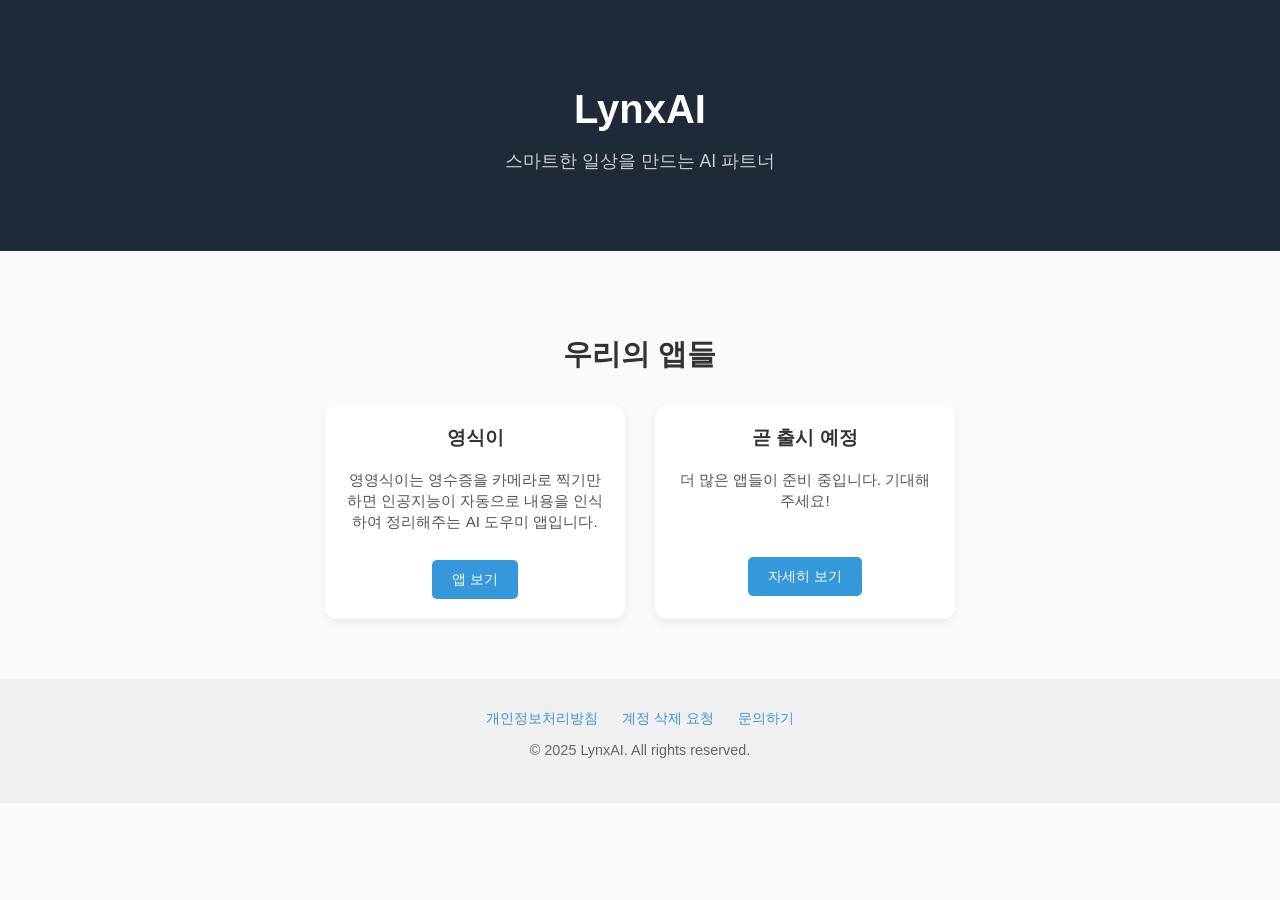
==== index.html @ b0cc90cc "Update index.html" ====
<!DOCTYPE html>
<html lang="ko">
<head>
  <meta charset="UTF-8" />
  <meta name="viewport" content="width=device-width, initial-scale=1">
  <title>LynxAI | 스마트한 일상을 만드는 AI 파트너</title>
  <style>
    :root {
      --primary: #3498db;
      --dark: #1e2a38;
      --light: #f9fafc;
      --text: #333;
      --muted: #666;
    }

    * {
      box-sizing: border-box;
    }

    body {
      margin: 0;
      font-family: 'Segoe UI', sans-serif;
      background-color: var(--light);
      color: var(--text);
    }

    header {
      background-color: var(--dark);
      color: white;
      padding: 60px 20px;
      text-align: center;
    }

    header h1 {
      font-size: 2.5em;
      margin-bottom: 10px;
    }

    header p {
      font-size: 1.1em;
      color: #ccc;
    }

    section.apps {
      padding: 60px 20px;
      text-align: center;
    }

    section.apps h2 {
      font-size: 1.8em;
      margin-bottom: 30px;
    }

    .app-grid {
      display: flex;
      flex-wrap: wrap;
      justify-content: center;
      gap: 30px;
      max-width: 1200px;
      margin: 0 auto;
    }

    .app-card {
      background: white;
      border-radius: 12px;
      box-shadow: 0 4px 8px rgba(0,0,0,0.06);
      width: 280px;
      padding: 20px;
      transition: transform 0.2s ease;
      flex: 1 1 280px;
      max-width: 300px;
    }

    .app-card:hover {
      transform: translateY(-5px);
    }

    .app-card h3 {
      margin-top: 0;
    }

    .app-card p {
      color: #555;
      font-size: 0.95em;
      min-height: 60px;
    }

    .app-card a {
      display: inline-block;
      margin-top: 12px;
      padding: 10px 20px;
      background-color: var(--primary);
      color: white;
      text-decoration: none;
      border-radius: 5px;
      font-size: 0.9em;
    }

    footer {
      background-color: #f0f0f0;
      padding: 30px 20px;
      text-align: center;
      font-size: 0.9em;
      color: var(--muted);
    }

    .links a {
      margin: 0 10px;
      color: var(--primary);
      text-decoration: none;
    }

    /* ✅ 반응형 미디어 쿼리 */
    @media (max-width: 768px) {
      header h1 {
        font-size: 2em;
      }

      .app-grid {
        flex-direction: column;
        align-items: center;
      }

      .app-card {
        width: 90%;
        max-width: 400px;
      }
    }

    @media (max-width: 480px) {
      header {
        padding: 40px 15px;
      }

      section.apps {
        padding: 40px 15px;
      }

      footer {
        padding: 20px 15px;
      }
    }
  </style>
</head>
<body>

<header>
  <h1>LynxAI</h1>
  <p>스마트한 일상을 만드는 AI 파트너</p>
</header>

<section class="apps">
  <h2>우리의 앱들</h2>
  <div class="app-grid">
    <div class="app-card">
      <h3>영식이</h3>
      <p>영영식이는 영수증을 카메라로 찍기만 하면 인공지능이 자동으로 내용을 인식하여 정리해주는 AI 도우미 앱입니다.</p>
      <a href="#">앱 보기</a>
    </div>
    <div class="app-card">
      <h3>곧 출시 예정</h3>
      <p>더 많은 앱들이 준비 중입니다. 기대해 주세요!</p>
      <a href="#">자세히 보기</a>
    </div>
  </div>
</section>

<footer>
  <div class="links">
    <a href="/privacy.html">개인정보처리방침</a>
    <a href="/delete-account.html">계정 삭제 요청</a>
    <a href="mailto:support@lynxai.io">문의하기</a>
  </div>
  <p>&copy; 2025 LynxAI. All rights reserved.</p>
</footer>

</body>
</html>
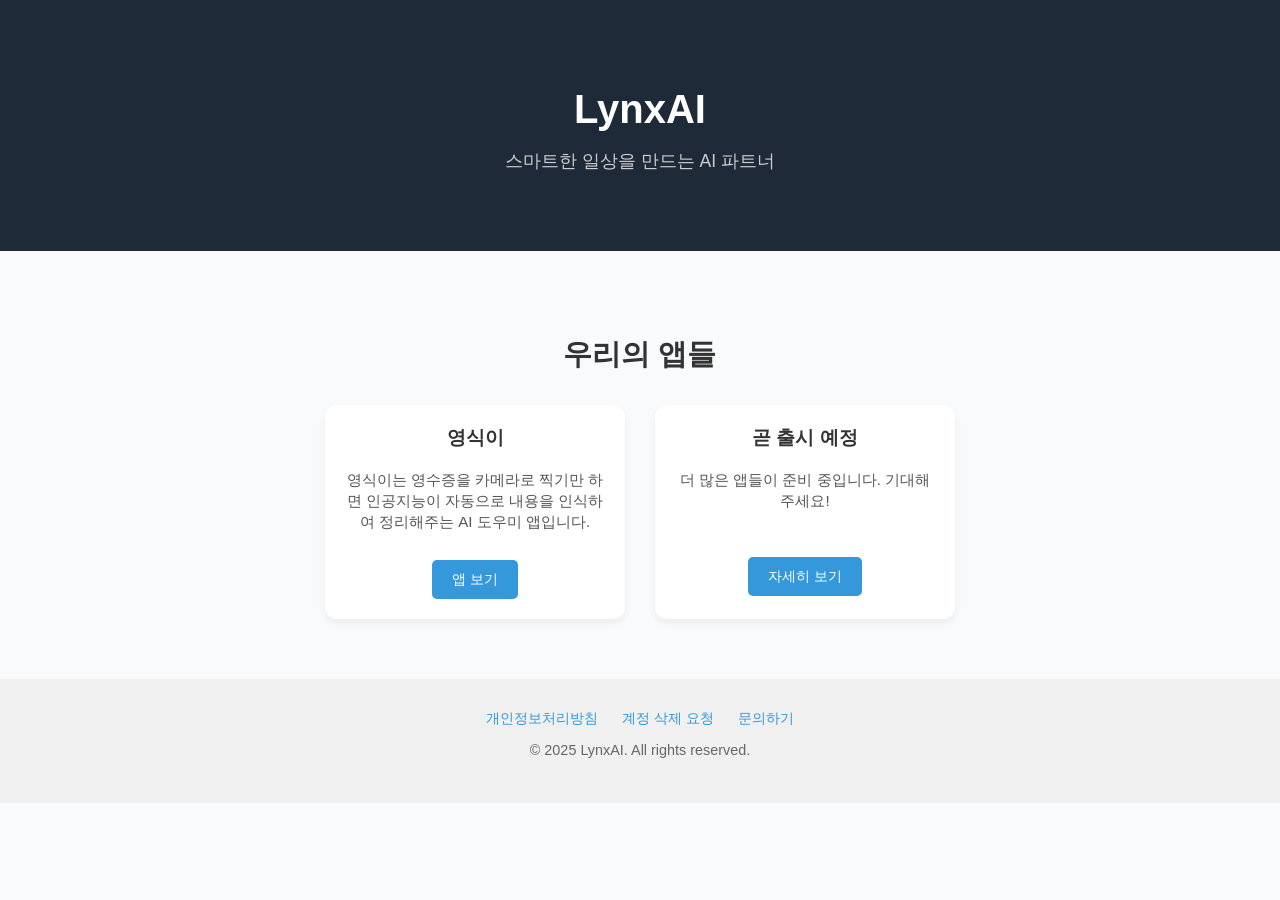
==== commit a0f12c94: "Update index.html" ====
--- a/index.html
+++ b/index.html
@@ -154,7 +154,7 @@
   <div class="app-grid">
     <div class="app-card">
       <h3>영식이</h3>
-      <p>영영식이는 영수증을 카메라로 찍기만 하면 인공지능이 자동으로 내용을 인식하여 정리해주는 AI 도우미 앱입니다.</p>
+      <p>영식이는 영수증을 카메라로 찍기만 하면 인공지능이 자동으로 내용을 인식하여 정리해주는 AI 도우미 앱입니다.</p>
       <a href="#">앱 보기</a>
     </div>
     <div class="app-card">
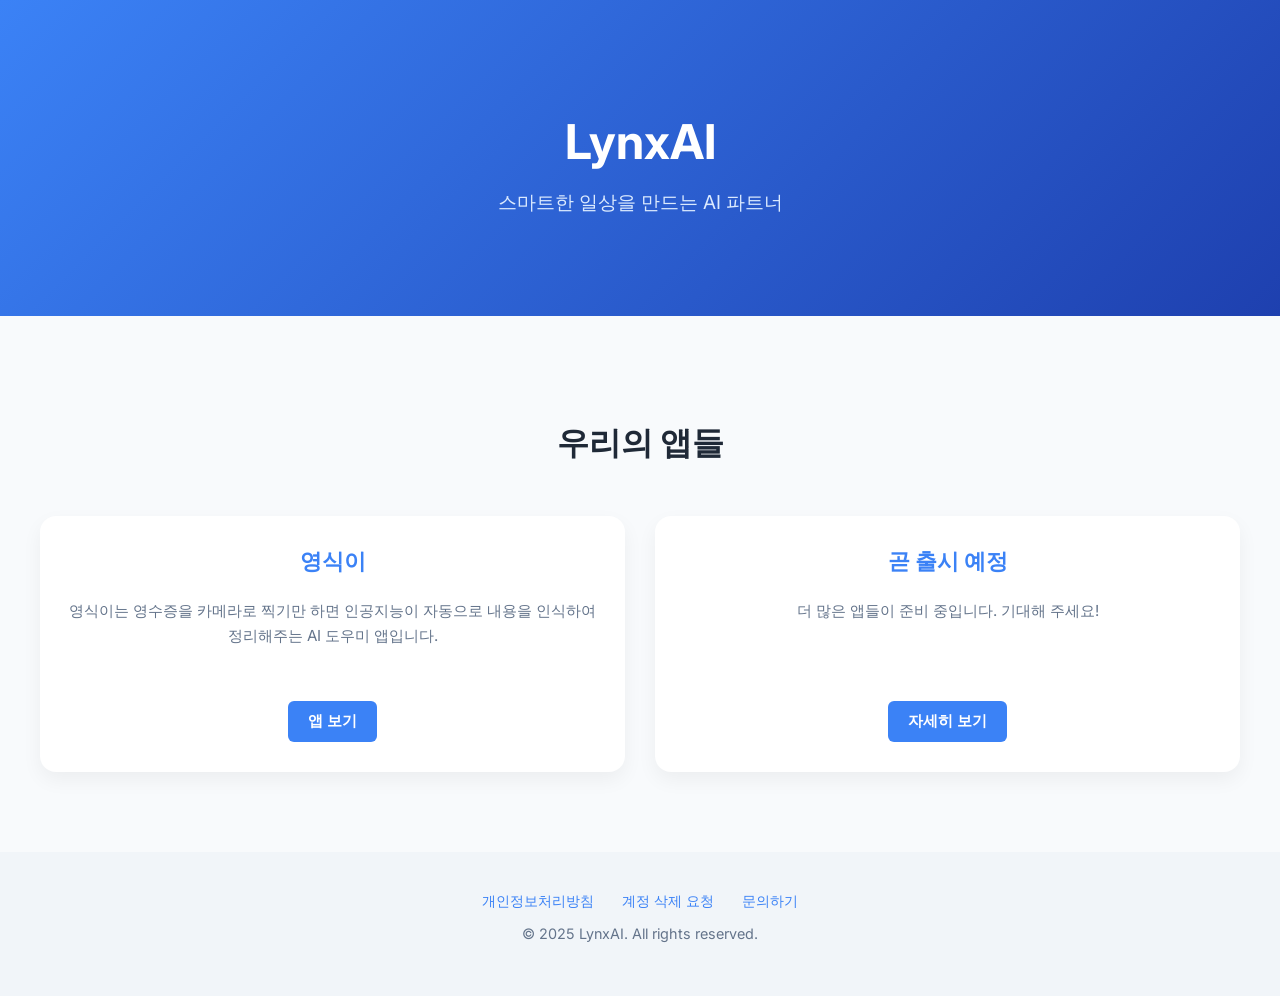
==== commit e2965e1a: "Update index.html" ====
--- a/index.html
+++ b/index.html
@@ -4,13 +4,15 @@
   <meta charset="UTF-8" />
   <meta name="viewport" content="width=device-width, initial-scale=1">
   <title>LynxAI | 스마트한 일상을 만드는 AI 파트너</title>
+  <link href="https://fonts.googleapis.com/css2?family=Inter:wght@400;600;700&display=swap" rel="stylesheet">
   <style>
     :root {
-      --primary: #3498db;
-      --dark: #1e2a38;
-      --light: #f9fafc;
-      --text: #333;
-      --muted: #666;
+      --primary: #3b82f6;
+      --dark: #1e293b;
+      --light: #f8fafc;
+      --text: #1f2937;
+      --muted: #64748b;
+      --shadow: rgba(0, 0, 0, 0.05);
     }
 
     * {
@@ -19,36 +21,36 @@
 
     body {
       margin: 0;
-      font-family: 'Segoe UI', sans-serif;
+      font-family: 'Inter', sans-serif;
       background-color: var(--light);
       color: var(--text);
     }
 
     header {
-      background-color: var(--dark);
+      background: linear-gradient(135deg, #3b82f6, #1e40af);
       color: white;
-      padding: 60px 20px;
+      padding: 80px 20px;
       text-align: center;
     }
 
     header h1 {
-      font-size: 2.5em;
+      font-size: 3em;
       margin-bottom: 10px;
     }
 
     header p {
-      font-size: 1.1em;
-      color: #ccc;
+      font-size: 1.2em;
+      color: #dbeafe;
     }
 
     section.apps {
-      padding: 60px 20px;
+      padding: 80px 20px;
       text-align: center;
     }
 
     section.apps h2 {
-      font-size: 1.8em;
-      margin-bottom: 30px;
+      font-size: 2em;
+      margin-bottom: 50px;
     }
 
     .app-grid {
@@ -62,58 +64,67 @@
 
     .app-card {
       background: white;
-      border-radius: 12px;
-      box-shadow: 0 4px 8px rgba(0,0,0,0.06);
-      width: 280px;
-      padding: 20px;
-      transition: transform 0.2s ease;
-      flex: 1 1 280px;
-      max-width: 300px;
+      border-radius: 16px;
+      box-shadow: 0 8px 20px var(--shadow);
+      width: 320px;
+      padding: 30px 25px;
+      transition: transform 0.3s ease, box-shadow 0.3s ease;
+      flex: 1 1 300px;
     }
 
     .app-card:hover {
-      transform: translateY(-5px);
+      transform: translateY(-8px);
+      box-shadow: 0 12px 24px rgba(0, 0, 0, 0.08);
     }
 
     .app-card h3 {
       margin-top: 0;
+      font-size: 1.4em;
+      color: var(--primary);
     }
 
     .app-card p {
-      color: #555;
+      color: var(--muted);
       font-size: 0.95em;
-      min-height: 60px;
+      min-height: 70px;
+      line-height: 1.6;
     }
 
     .app-card a {
       display: inline-block;
-      margin-top: 12px;
+      margin-top: 16px;
       padding: 10px 20px;
       background-color: var(--primary);
       color: white;
       text-decoration: none;
-      border-radius: 5px;
-      font-size: 0.9em;
+      border-radius: 6px;
+      font-size: 0.95em;
+      font-weight: 600;
+      transition: background-color 0.2s ease;
+    }
+
+    .app-card a:hover {
+      background-color: #2563eb;
     }
 
     footer {
-      background-color: #f0f0f0;
-      padding: 30px 20px;
+      background-color: #f1f5f9;
+      padding: 40px 20px;
       text-align: center;
       font-size: 0.9em;
       color: var(--muted);
     }
 
     .links a {
-      margin: 0 10px;
+      margin: 0 12px;
       color: var(--primary);
       text-decoration: none;
+      font-weight: 500;
     }
 
-    /* ✅ 반응형 미디어 쿼리 */
     @media (max-width: 768px) {
       header h1 {
-        font-size: 2em;
+        font-size: 2.2em;
       }
 
       .app-grid {
@@ -129,15 +140,15 @@
 
     @media (max-width: 480px) {
       header {
-        padding: 40px 15px;
+        padding: 60px 15px;
       }
 
       section.apps {
-        padding: 40px 15px;
+        padding: 60px 15px;
       }
 
       footer {
-        padding: 20px 15px;
+        padding: 30px 15px;
       }
     }
   </style>
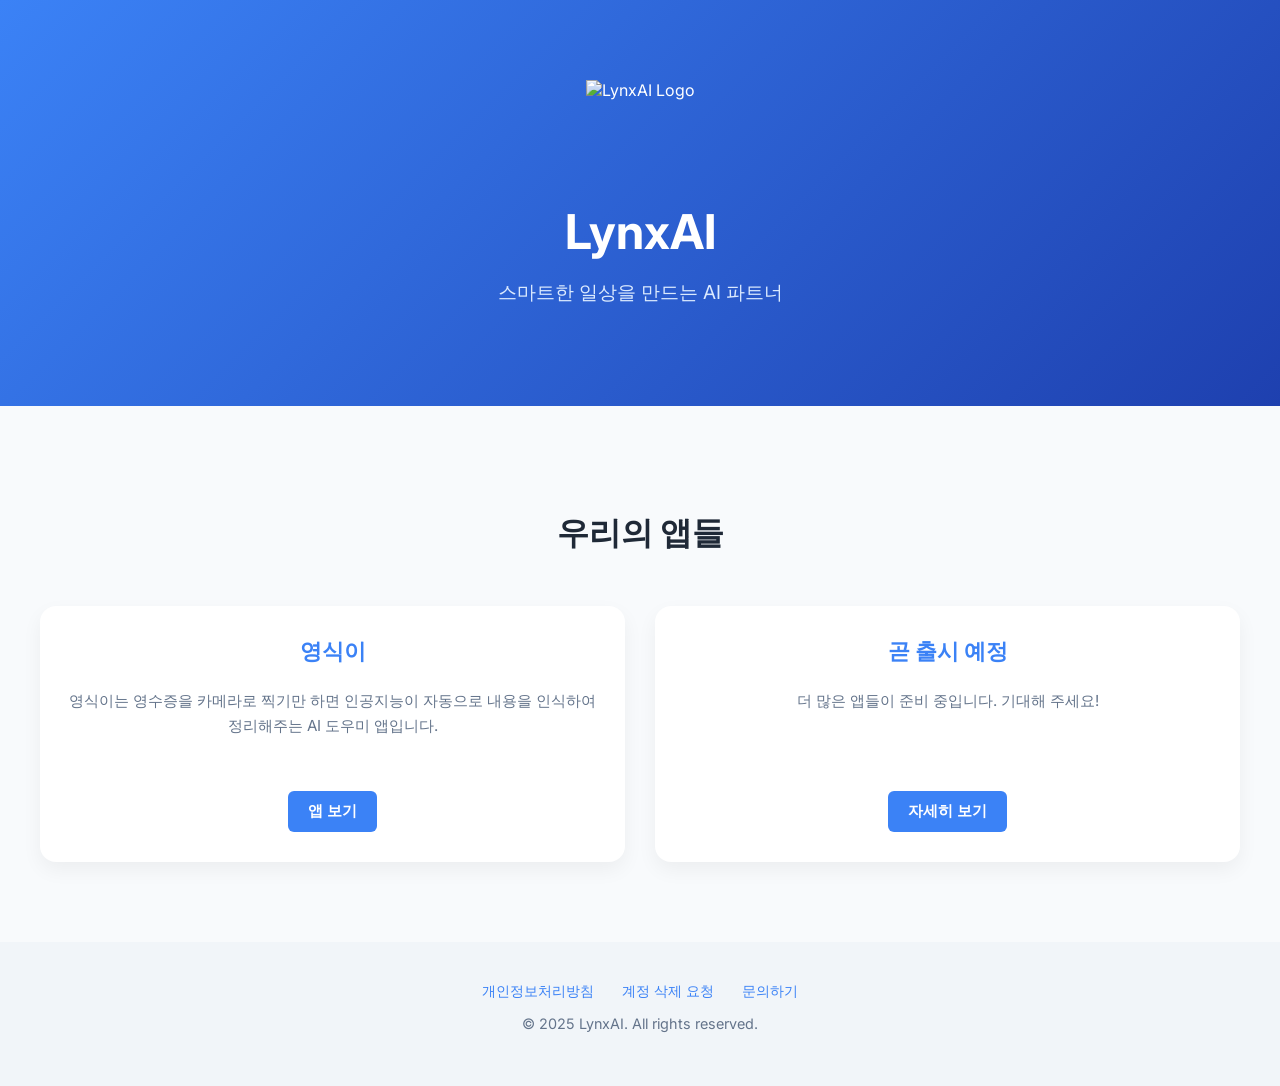
==== commit 74733c70: "Update index.html" ====
--- a/index.html
+++ b/index.html
@@ -155,10 +155,14 @@
 </head>
 <body>
 
-<header>
-  <h1>LynxAI</h1>
-  <p>스마트한 일상을 만드는 AI 파트너</p>
+<header style="display: flex; flex-direction: column; align-items: center;">
+  <img src="images/logo.png" alt="LynxAI Logo" style="height: 80px; margin-bottom: 10px;" />
+  <div>
+    <h1>LynxAI</h1>
+    <p>스마트한 일상을 만드는 AI 파트너</p>
+  </div>
 </header>
+
 
 <section class="apps">
   <h2>우리의 앱들</h2>
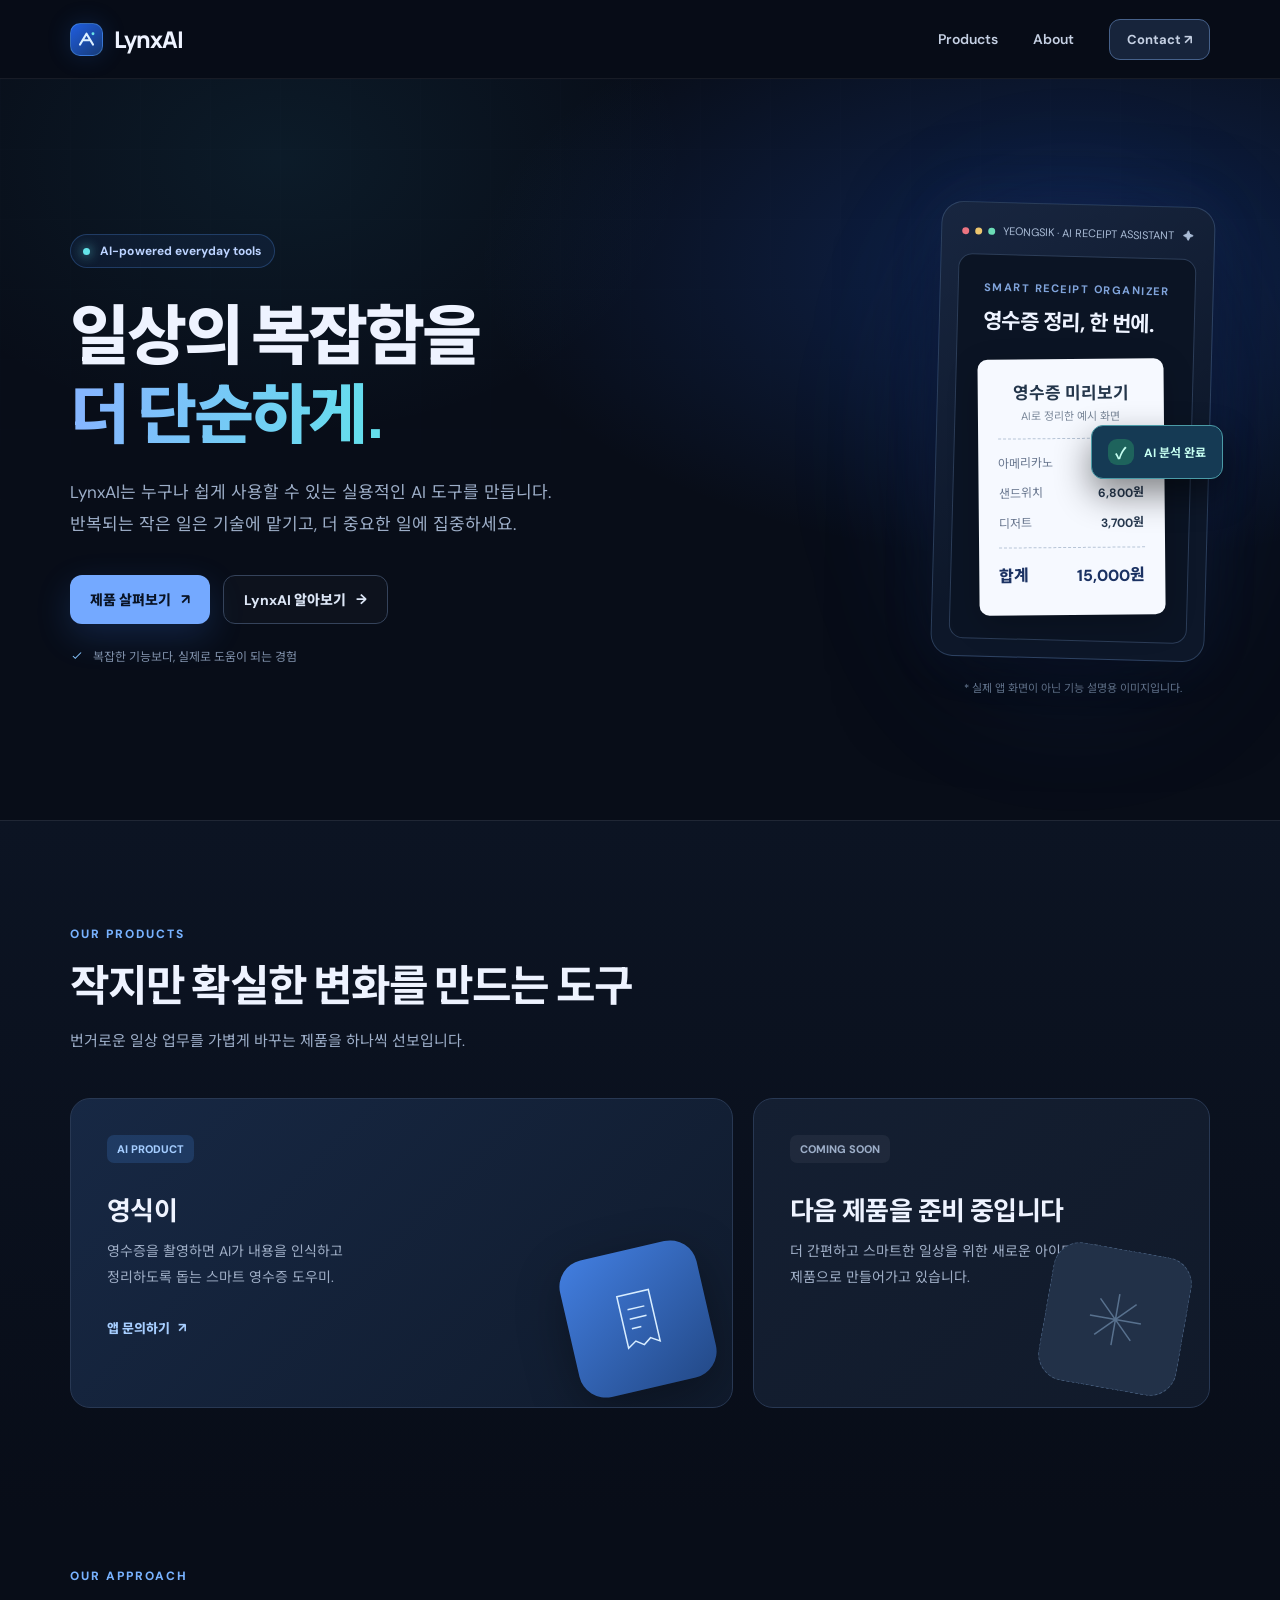
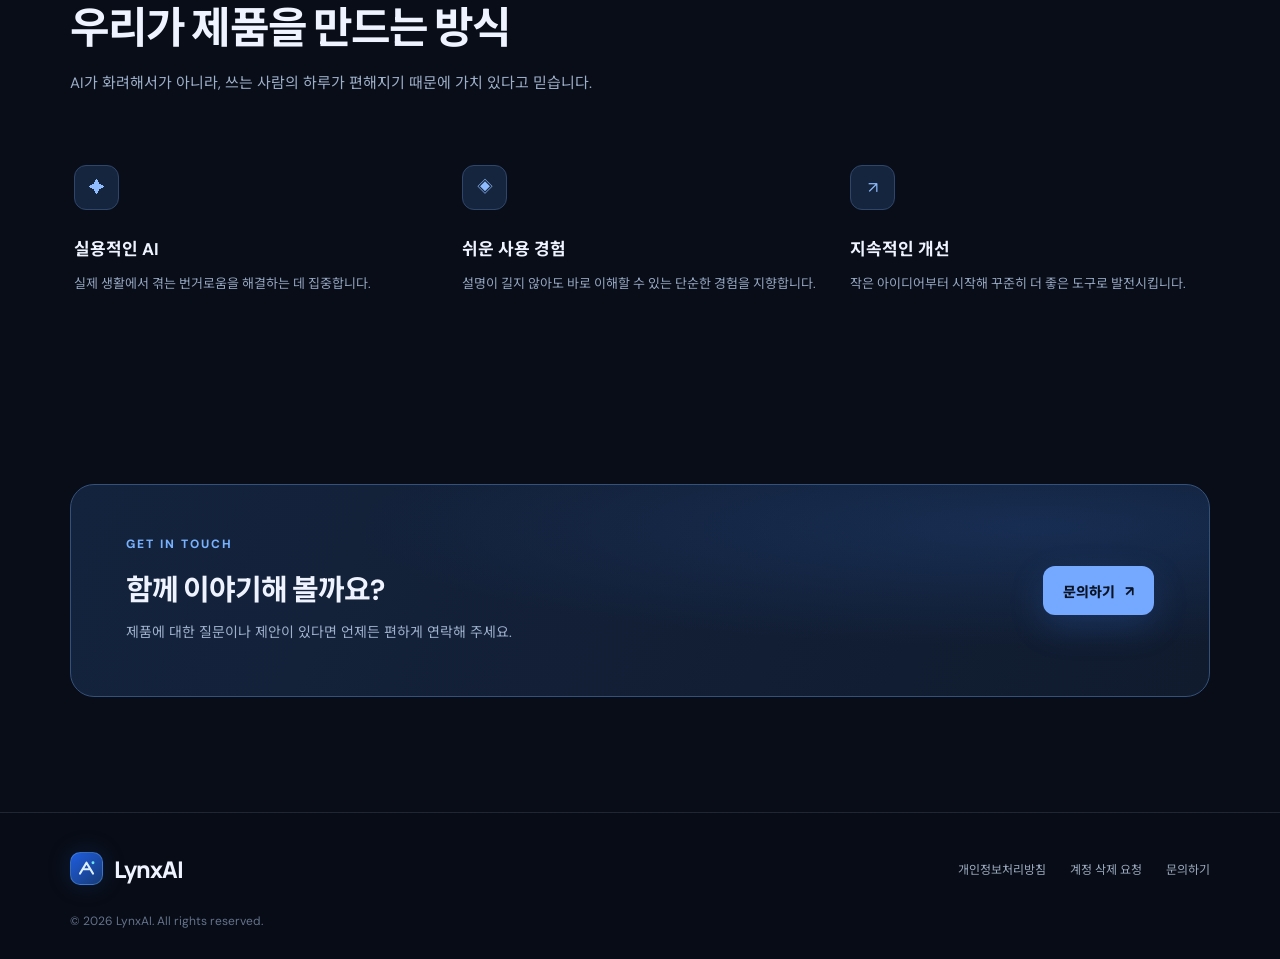
==== commit 5c407828: "Update index.html" ====
--- a/index.html
+++ b/index.html
@@ -1,193 +1,89 @@
-<!DOCTYPE html>
+<!doctype html>
 <html lang="ko">
 <head>
-  <meta charset="UTF-8" />
+  <meta charset="UTF-8">
   <meta name="viewport" content="width=device-width, initial-scale=1">
-  <title>LynxAI | 스마트한 일상을 만드는 AI 파트너</title>
-  <link href="https://fonts.googleapis.com/css2?family=Inter:wght@400;600;700&display=swap" rel="stylesheet">
+  <meta name="theme-color" content="#090e1b">
+  <meta name="description" content="LynxAI는 반복되는 일상 업무를 더 간단하게 만드는 AI 제품을 만듭니다. AI 영수증 정리 앱 영식이를 만나보세요.">
+  <title>LynxAI — Everyday, made smarter.</title>
+  <link rel="preconnect" href="https://fonts.googleapis.com">
+  <link rel="preconnect" href="https://fonts.gstatic.com" crossorigin>
+  <link href="https://fonts.googleapis.com/css2?family=DM+Sans:wght@400;500;600;700;800&family=Manrope:wght@400;500;600;700;800&family=Noto+Sans+KR:wght@400;500;600;700&display=swap" rel="stylesheet">
   <style>
-    :root {
-      --primary: #3b82f6;
-      --dark: #1e293b;
-      --light: #f8fafc;
-      --text: #1f2937;
-      --muted: #64748b;
-      --shadow: rgba(0, 0, 0, 0.05);
-    }
-
-    * {
-      box-sizing: border-box;
-    }
-
-    body {
-      margin: 0;
-      font-family: 'Inter', sans-serif;
-      background-color: var(--light);
-      color: var(--text);
-    }
-
-    header {
-      background: linear-gradient(135deg, #3b82f6, #1e40af);
-      color: white;
-      padding: 80px 20px;
-      text-align: center;
-    }
-
-    header h1 {
-      font-size: 3em;
-      margin-bottom: 10px;
-    }
-
-    header p {
-      font-size: 1.2em;
-      color: #dbeafe;
-    }
-
-    section.apps {
-      padding: 80px 20px;
-      text-align: center;
-    }
-
-    section.apps h2 {
-      font-size: 2em;
-      margin-bottom: 50px;
-    }
-
-    .app-grid {
-      display: flex;
-      flex-wrap: wrap;
-      justify-content: center;
-      gap: 30px;
-      max-width: 1200px;
-      margin: 0 auto;
-    }
-
-    .app-card {
-      background: white;
-      border-radius: 16px;
-      box-shadow: 0 8px 20px var(--shadow);
-      width: 320px;
-      padding: 30px 25px;
-      transition: transform 0.3s ease, box-shadow 0.3s ease;
-      flex: 1 1 300px;
-    }
-
-    .app-card:hover {
-      transform: translateY(-8px);
-      box-shadow: 0 12px 24px rgba(0, 0, 0, 0.08);
-    }
-
-    .app-card h3 {
-      margin-top: 0;
-      font-size: 1.4em;
-      color: var(--primary);
-    }
-
-    .app-card p {
-      color: var(--muted);
-      font-size: 0.95em;
-      min-height: 70px;
-      line-height: 1.6;
-    }
-
-    .app-card a {
-      display: inline-block;
-      margin-top: 16px;
-      padding: 10px 20px;
-      background-color: var(--primary);
-      color: white;
-      text-decoration: none;
-      border-radius: 6px;
-      font-size: 0.95em;
-      font-weight: 600;
-      transition: background-color 0.2s ease;
-    }
-
-    .app-card a:hover {
-      background-color: #2563eb;
-    }
-
-    footer {
-      background-color: #f1f5f9;
-      padding: 40px 20px;
-      text-align: center;
-      font-size: 0.9em;
-      color: var(--muted);
-    }
-
-    .links a {
-      margin: 0 12px;
-      color: var(--primary);
-      text-decoration: none;
-      font-weight: 500;
-    }
-
-    @media (max-width: 768px) {
-      header h1 {
-        font-size: 2.2em;
-      }
-
-      .app-grid {
-        flex-direction: column;
-        align-items: center;
-      }
-
-      .app-card {
-        width: 90%;
-        max-width: 400px;
-      }
-    }
-
-    @media (max-width: 480px) {
-      header {
-        padding: 60px 15px;
-      }
-
-      section.apps {
-        padding: 60px 15px;
-      }
-
-      footer {
-        padding: 30px 15px;
-      }
-    }
+    :root{--bg:#080d18;--surface:#111a2c;--text:#eef3ff;--muted:#9daec8;--line:rgba(194,211,245,.13);--blue:#5797ff;--cyan:#64e5ea;--container:1140px}
+    *{box-sizing:border-box}html{scroll-behavior:smooth}body{margin:0;background:var(--bg);color:var(--text);font-family:'DM Sans','Noto Sans KR',sans-serif;-webkit-font-smoothing:antialiased}a{color:inherit;text-decoration:none}button{font:inherit}::selection{background:#3563cc;color:#fff}
+    .container{width:min(var(--container),calc(100% - 48px));margin:auto}
+    .site-header{position:sticky;top:0;z-index:20;background:rgba(8,13,24,.82);backdrop-filter:blur(20px);border-bottom:1px solid rgba(255,255,255,.065)}
+    .nav{height:78px;display:flex;align-items:center;justify-content:space-between;gap:18px}
+    .brand{display:inline-flex;align-items:center;gap:11px;font-family:Manrope,sans-serif;font-size:23px;font-weight:800;letter-spacing:-1.1px}
+    .brand-mark{width:33px;height:33px;display:grid;place-items:center;border:1px solid rgba(120,197,255,.32);border-radius:10px;background:linear-gradient(140deg,#1f5ddf,#173b77);box-shadow:0 0 24px #327cf42b}
+    .brand-mark svg{width:23px;height:23px}.brand img{height:33px;width:auto;max-width:70px;object-fit:contain}.brand img[hidden]{display:none}
+    .nav-links{display:flex;align-items:center;gap:35px;color:#c5d0e3;font-size:14px;font-weight:600}.nav-links a:hover,.footer-links a:hover{color:white}
+    .nav-cta{border:1px solid #46618a;background:#17243b;padding:11px 17px;border-radius:11px;font-size:13px;font-weight:700;transition:.2s}.nav-cta:hover{background:#243958}
+    .hero{position:relative;isolation:isolate;overflow:hidden;padding:125px 0 125px}.hero:before{content:"";position:absolute;inset:-140px -20% 0;z-index:-2;background:radial-gradient(ellipse 44% 45% at 74% 37%,rgba(38,105,239,.25),transparent 75%),radial-gradient(ellipse 30% 42% at 30% 25%,rgba(51,165,204,.095),transparent 75%)}.hero:after{content:"";position:absolute;inset:0;z-index:-1;opacity:.29;background-image:linear-gradient(#7797c30b 1px,transparent 1px),linear-gradient(90deg,#7797c30b 1px,transparent 1px);background-size:70px 70px;mask-image:linear-gradient(to bottom,black,transparent 88%)}
+    .hero-grid{display:grid;grid-template-columns:1.04fr .96fr;align-items:center;gap:55px}.eyebrow{display:inline-flex;align-items:center;gap:10px;padding:8px 12px;border:1px solid rgba(89,156,255,.25);border-radius:100px;background:rgba(55,115,215,.09);font-size:12px;color:#bcd3ff;font-weight:700;letter-spacing:.1px}.dot{width:7px;height:7px;border-radius:50%;background:var(--cyan);box-shadow:0 0 12px var(--cyan)}
+    h1,h2,h3,p{margin-top:0}.hero h1{font-family:Manrope,'Noto Sans KR',sans-serif;font-size:clamp(43px,5.1vw,69px);line-height:1.21;letter-spacing:-3px;margin:27px 0 23px;font-weight:800}.gradient-text{background:linear-gradient(105deg,#85b6ff 8%,#64dfec 95%);background-clip:text;-webkit-background-clip:text;color:transparent}.hero-desc{max-width:490px;color:var(--muted);font-size:17px;line-height:1.9;word-break:keep-all}.hero-actions{display:flex;align-items:center;flex-wrap:wrap;gap:13px;margin-top:34px}
+    .btn{display:inline-flex;align-items:center;justify-content:center;gap:10px;min-height:49px;padding:0 20px;border-radius:12px;font-size:14px;font-weight:800;transition:transform .2s,background .2s,box-shadow .2s}.btn:hover{transform:translateY(-2px)}.btn-primary{background:#74a9ff;color:#091324;box-shadow:0 12px 35px #3b83ff30}.btn-primary:hover{background:#a0c6ff}.btn-ghost{border:1px solid #35435b;background:#ffffff05;color:#dce6f6}.btn-ghost:hover{background:#ffffff10}
+    .hero-note{display:flex;align-items:center;gap:9px;margin-top:23px;color:#8192ac;font-size:12px}.hero-note svg{width:14px;height:14px;stroke:#86c5ff}
+    .product-visual{position:relative;max-width:530px;margin-left:auto}.glow{position:absolute;z-index:-1;inset:6%;border-radius:50%;background:#2563eb44;filter:blur(75px)}
+    .app-window{border:1px solid #49658c7d;border-radius:22px;background:linear-gradient(150deg,#182640,#0d1729 68%);padding:17px;box-shadow:0 25px 90px #0008,0 0 55px #406ad91c;transform:rotate(1.5deg)}
+    .window-bar{display:flex;align-items:center;justify-content:space-between;padding:4px 3px 16px;font-size:11px;color:#a9bbd5}.traffic{display:flex;gap:6px}.traffic i{width:7px;height:7px;border-radius:50%;background:#4a6084}.traffic i:first-child{background:#ec7481}.traffic i:nth-child(2){background:#edc66e}.traffic i:nth-child(3){background:#6bdcb6}.window-main{border:1px solid #2c3d58;background:#0b1424;border-radius:14px;padding:25px}.preview-label{font-size:11px;color:#80a4db;font-weight:700;letter-spacing:1.5px}.window-main h3{font-size:21px;letter-spacing:-.5px;margin:10px 0 22px}.receipt{background:#f6f9ff;color:#24364b;border-radius:10px;padding:20px 20px 17px;box-shadow:0 10px 32px #0003;max-width:320px;margin:0 auto;transform:rotate(-2deg)}.receipt-top{text-align:center;border-bottom:1px dashed #b7c5d7;padding-bottom:13px;margin-bottom:14px}.receipt-top strong{display:block;font-size:17px}.receipt-top small{color:#7b889a;font-size:11px}.receipt-line{display:flex;align-items:center;justify-content:space-between;font-size:12px;margin:12px 0;color:#6a7890}.receipt-line b{color:#273950}.receipt-total{border-top:1px dashed #b7c5d7;padding-top:14px;margin-top:16px;font-size:16px;color:#1b3263;font-weight:800}.scan-overlay{position:absolute;right:-13px;top:45%;background:#153a54;border:1px solid #4b9ba7;border-radius:12px;padding:13px 16px;box-shadow:0 15px 35px #0007;display:flex;align-items:center;gap:10px;color:#c6fff1;font-size:12px;font-weight:700}.scan-overlay span{width:26px;height:26px;display:grid;place-items:center;background:#1e635c;border-radius:9px;font-size:16px}.visual-caption{text-align:center;font-size:11px;color:#7e94b2;margin-top:20px}
+    .section{padding:105px 0}.section-heading{max-width:650px;margin-bottom:42px}.kicker{color:#78b2ff;font-size:12px;letter-spacing:2px;font-weight:800;text-transform:uppercase;margin-bottom:14px}.section-heading h2{font-family:Manrope,'Noto Sans KR',sans-serif;font-size:clamp(30px,3.5vw,43px);letter-spacing:-1.9px;line-height:1.35;margin-bottom:14px}.section-heading p{color:var(--muted);line-height:1.85;font-size:15px;word-break:keep-all}
+    .products{border-top:1px solid var(--line);background:linear-gradient(180deg,#0c1423,#080d18)}.product-grid{display:grid;grid-template-columns:1.45fr 1fr;gap:20px}.product-card{position:relative;overflow:hidden;min-height:310px;border:1px solid #283853;border-radius:20px;background:linear-gradient(135deg,#172844,#101b2d);padding:36px;transition:transform .2s,border-color .2s}.product-card:hover{transform:translateY(-4px);border-color:#4876af}.product-card.secondary{background:linear-gradient(135deg,#141f32,#111a2a)}.card-badge{display:inline-block;padding:7px 10px;border-radius:7px;background:#315e9d5c;color:#a5cdff;font-size:11px;font-weight:800}.card-badge.soon{background:#ffffff0d;color:#9daec8}.product-card h3{font-size:26px;letter-spacing:-.6px;margin:27px 0 11px}.product-card p{font-size:14px;color:#9faec6;line-height:1.85;max-width:310px;word-break:keep-all}.text-link{display:inline-flex;align-items:center;gap:8px;color:#a7ceff;font-size:13px;font-weight:800;margin-top:13px}.text-link:hover{color:#fff}.card-icon{position:absolute;right:24px;bottom:18px;width:140px;height:140px;border-radius:27px;display:grid;place-items:center;background:linear-gradient(145deg,#427ee0,#234987);transform:rotate(-13deg);box-shadow:0 15px 50px #0005}.card-icon svg{width:69px;height:69px;stroke:#d8edff;stroke-width:1.4}.secondary .card-icon{background:#223148;border:1px dashed #425876;transform:rotate(10deg);box-shadow:none}.secondary .card-icon svg{stroke:#58718e}.product-card:first-child p{max-width:260px}
+    .principles{padding-top:55px}.principles-grid{display:grid;grid-template-columns:repeat(3,1fr);gap:24px}.principle{padding:25px 4px 10px}.principle-icon{width:45px;height:45px;display:grid;place-items:center;border:1px solid #2f466c;border-radius:12px;background:#16253e;margin-bottom:25px;color:#8fbcff}.principle h3{font-size:17px;margin-bottom:12px}.principle p{font-size:13px;color:#94a5bf;line-height:1.9;word-break:keep-all}
+    .contact-section{padding:60px 0 115px}.contact-panel{display:flex;align-items:center;justify-content:space-between;gap:30px;border-radius:24px;border:1px solid #34517c;background:radial-gradient(ellipse at 85% 20%,#25529b50,transparent 50%),linear-gradient(115deg,#14233d,#101b2e);padding:51px 55px}.contact-panel h2{font-size:29px;letter-spacing:-1px;margin-bottom:12px}.contact-panel p{color:#9eb0cc;line-height:1.7;margin-bottom:0;font-size:14px}.footer{border-top:1px solid var(--line);padding:39px 0 30px;background:#080c16}.footer-top{display:flex;align-items:center;justify-content:space-between;gap:25px}.footer-links{display:flex;flex-wrap:wrap;gap:24px;color:#9aa9bd;font-size:12px}.copyright{font-size:12px;color:#63738c;margin-top:28px}
+    @media(max-width:960px){.hero{padding:85px 0}.hero-grid{grid-template-columns:1fr;gap:75px}.hero-copy{text-align:center}.hero-desc{margin-left:auto;margin-right:auto}.hero-actions,.hero-note{justify-content:center}.product-visual{width:min(520px,100%);margin:auto}.product-grid{grid-template-columns:1fr 1fr}.product-card{padding:28px}.card-icon{width:100px;height:100px;right:15px;bottom:15px}.card-icon svg{width:50px;height:50px}.product-card:first-child p{max-width:210px}}
+    @media(max-width:620px){.container{width:calc(100% - 36px)}.nav{height:68px}.nav-links{gap:15px;font-size:12px}.nav-links a:first-child{display:none}.nav-cta{padding:10px 12px;font-size:12px}.brand{font-size:20px}.hero{padding:75px 0 70px}.hero h1{font-size:clamp(39px,10vw,52px);letter-spacing:-2.1px}.hero-desc{font-size:14px}.hero-grid{gap:59px}.app-window{padding:10px}.window-main{padding:19px 12px}.window-main h3{font-size:18px}.receipt{max-width:270px}.scan-overlay{right:-4px;font-size:10px;padding:9px}.section{padding:78px 0}.product-grid,.principles-grid{grid-template-columns:1fr}.product-card{min-height:282px}.product-card:first-child p{max-width:230px}.card-icon{width:96px;height:96px}.principles{padding-top:10px}.principles-grid{gap:8px}.principle{padding:20px 3px}.principle-icon{margin-bottom:17px}.contact-section{padding:35px 0 75px}.contact-panel{padding:35px 27px;display:block}.contact-panel h2{font-size:24px}.contact-panel .btn{margin-top:26px}.footer-top{align-items:flex-start;flex-direction:column}.footer-links{gap:14px 20px}.copyright{line-height:1.8}}
+    @media(prefers-reduced-motion:reduce){html{scroll-behavior:auto}*,*:before,*:after{transition:none!important}}
   </style>
 </head>
 <body>
-
-<header style="display: flex; flex-direction: column; align-items: center;">
-  <img src="images/logo.png" alt="LynxAI Logo" style="height: 80px; margin-bottom: 10px;" />
-  <div>
-    <h1>LynxAI</h1>
-    <p>스마트한 일상을 만드는 AI 파트너</p>
-  </div>
-</header>
-
-
-<section class="apps">
-  <h2>우리의 앱들</h2>
-  <div class="app-grid">
-    <div class="app-card">
-      <h3>영식이</h3>
-      <p>영식이는 영수증을 카메라로 찍기만 하면 인공지능이 자동으로 내용을 인식하여 정리해주는 AI 도우미 앱입니다.</p>
-      <a href="#">앱 보기</a>
-    </div>
-    <div class="app-card">
-      <h3>곧 출시 예정</h3>
-      <p>더 많은 앱들이 준비 중입니다. 기대해 주세요!</p>
-      <a href="#">자세히 보기</a>
-    </div>
-  </div>
-</section>
-
-<footer>
-  <div class="links">
-    <a href="/privacy.html">개인정보처리방침</a>
-    <a href="/delete-account.html">계정 삭제 요청</a>
-    <a href="mailto:support@lynxai.io">문의하기</a>
-  </div>
-  <p>&copy; 2025 LynxAI. All rights reserved.</p>
-</footer>
-
+  <header class="site-header">
+    <nav class="nav container" aria-label="주 메뉴">
+      <a class="brand" href="#top" aria-label="LynxAI 홈">
+        <span class="brand-mark" aria-hidden="true"><svg viewBox="0 0 32 32" fill="none"><path d="m7 23 9-15 9 15M11 17h10" stroke="#DCEFFF" stroke-width="3" stroke-linecap="round" stroke-linejoin="round"/><circle cx="25" cy="8" r="2" fill="#6BE5E7"/></svg></span>
+        LynxAI
+      </a>
+      <div class="nav-links"><a href="#products">Products</a><a href="#about">About</a><a class="nav-cta" href="mailto:support@lynxai.io">Contact ↗</a></div>
+    </nav>
+  </header>
+  <main id="top">
+    <section class="hero">
+      <div class="container hero-grid">
+        <div class="hero-copy">
+          <div class="eyebrow"><span class="dot"></span> AI-powered everyday tools</div>
+          <h1>일상의 복잡함을<br><span class="gradient-text">더 단순하게.</span></h1>
+          <p class="hero-desc">LynxAI는 누구나 쉽게 사용할 수 있는 실용적인 AI 도구를 만듭니다. 반복되는 작은 일은 기술에 맡기고, 더 중요한 일에 집중하세요.</p>
+          <div class="hero-actions"><a class="btn btn-primary" href="#products">제품 살펴보기 <span aria-hidden="true">↗</span></a><a class="btn btn-ghost" href="#about">LynxAI 알아보기 <span aria-hidden="true">→</span></a></div>
+          <div class="hero-note"><svg viewBox="0 0 24 24" fill="none" stroke-width="1.8" stroke="currentColor"><path d="m5 12 4 4L19 6"/></svg> 복잡한 기능보다, 실제로 도움이 되는 경험</div>
+        </div>
+        <div class="product-visual" role="img" aria-label="영수증 항목을 정리하는 영식이 앱의 콘셉트 미리보기">
+          <div class="glow"></div>
+          <div class="app-window"><div class="window-bar"><span class="traffic"><i></i><i></i><i></i></span><span>YEONGSIK · AI RECEIPT ASSISTANT</span><span>✦</span></div>
+            <div class="window-main"><div class="preview-label">SMART RECEIPT ORGANIZER</div><h3>영수증 정리, 한 번에.</h3>
+              <div class="receipt"><div class="receipt-top"><strong>영수증 미리보기</strong><small>AI로 정리한 예시 화면</small></div><div class="receipt-line"><span>아메리카노</span><b>4,500원</b></div><div class="receipt-line"><span>샌드위치</span><b>6,800원</b></div><div class="receipt-line"><span>디저트</span><b>3,700원</b></div><div class="receipt-line receipt-total"><span>합계</span><span>15,000원</span></div></div>
+            </div>
+          </div>
+          <div class="scan-overlay"><span>✓</span> AI 분석 완료</div>
+          <div class="visual-caption">* 실제 앱 화면이 아닌 기능 설명용 이미지입니다.</div>
+        </div>
+      </div>
+    </section>
+    <section class="section products" id="products"><div class="container">
+      <div class="section-heading"><div class="kicker">OUR PRODUCTS</div><h2>작지만 확실한 변화를 만드는 도구</h2><p>번거로운 일상 업무를 가볍게 바꾸는 제품을 하나씩 선보입니다.</p></div>
+      <div class="product-grid">
+        <article class="product-card"><span class="card-badge">AI PRODUCT</span><h3>영식이</h3><p>영수증을 촬영하면 AI가 내용을 인식하고 정리하도록 돕는 스마트 영수증 도우미.</p><a class="text-link" href="mailto:support@lynxai.io?subject=%EC%98%81%EC%8B%9D%EC%9D%B4%20%EC%95%B1%20%EB%AC%B8%EC%9D%98" aria-label="영식이 앱 문의하기">앱 문의하기 <span aria-hidden="true">↗</span></a><div class="card-icon" aria-hidden="true"><svg viewBox="0 0 64 64" fill="none"><path d="M17 7h30v49l-8-5-7 5-7-5-8 5V7Z"/><path d="M24 21h16M24 30h16M24 39h9"/></svg></div></article>
+        <article class="product-card secondary"><span class="card-badge soon">COMING SOON</span><h3>다음 제품을 준비 중입니다</h3><p>더 간편하고 스마트한 일상을 위한 새로운 아이디어를 제품으로 만들어가고 있습니다.</p><div class="card-icon" aria-hidden="true"><svg viewBox="0 0 64 64" fill="none"><path d="M32 8v48M8 32h48M15 15l34 34M49 15 15 49"/></svg></div></article>
+      </div></div></section>
+    <section class="section principles" id="about"><div class="container"><div class="section-heading"><div class="kicker">OUR APPROACH</div><h2>우리가 제품을 만드는 방식</h2><p>AI가 화려해서가 아니라, 쓰는 사람의 하루가 편해지기 때문에 가치 있다고 믿습니다.</p></div>
+      <div class="principles-grid">
+        <div class="principle"><div class="principle-icon" aria-hidden="true">✦</div><h3>실용적인 AI</h3><p>실제 생활에서 겪는 번거로움을 해결하는 데 집중합니다.</p></div>
+        <div class="principle"><div class="principle-icon" aria-hidden="true">◈</div><h3>쉬운 사용 경험</h3><p>설명이 길지 않아도 바로 이해할 수 있는 단순한 경험을 지향합니다.</p></div>
+        <div class="principle"><div class="principle-icon" aria-hidden="true">↗</div><h3>지속적인 개선</h3><p>작은 아이디어부터 시작해 꾸준히 더 좋은 도구로 발전시킵니다.</p></div>
+      </div></div></section>
+    <section class="contact-section"><div class="container"><div class="contact-panel"><div><div class="kicker">GET IN TOUCH</div><h2>함께 이야기해 볼까요?</h2><p>제품에 대한 질문이나 제안이 있다면 언제든 편하게 연락해 주세요.</p></div><a class="btn btn-primary" href="mailto:support@lynxai.io">문의하기 <span aria-hidden="true">↗</span></a></div></div></section>
+  </main>
+  <footer class="footer"><div class="container"><div class="footer-top"><a class="brand" href="#top"><span class="brand-mark" aria-hidden="true"><svg viewBox="0 0 32 32" fill="none"><path d="m7 23 9-15 9 15M11 17h10" stroke="#DCEFFF" stroke-width="3" stroke-linecap="round" stroke-linejoin="round"/><circle cx="25" cy="8" r="2" fill="#6BE5E7"/></svg></span>LynxAI</a><div class="footer-links"><a href="/privacy.html">개인정보처리방침</a><a href="/delete-account.html">계정 삭제 요청</a><a href="mailto:support@lynxai.io">문의하기</a></div></div><div class="copyright">© <span id="year">2026</span> LynxAI. All rights reserved.</div></div></footer>
+  <script>document.getElementById('year').textContent=new Date().getFullYear();</script>
 </body>
 </html>
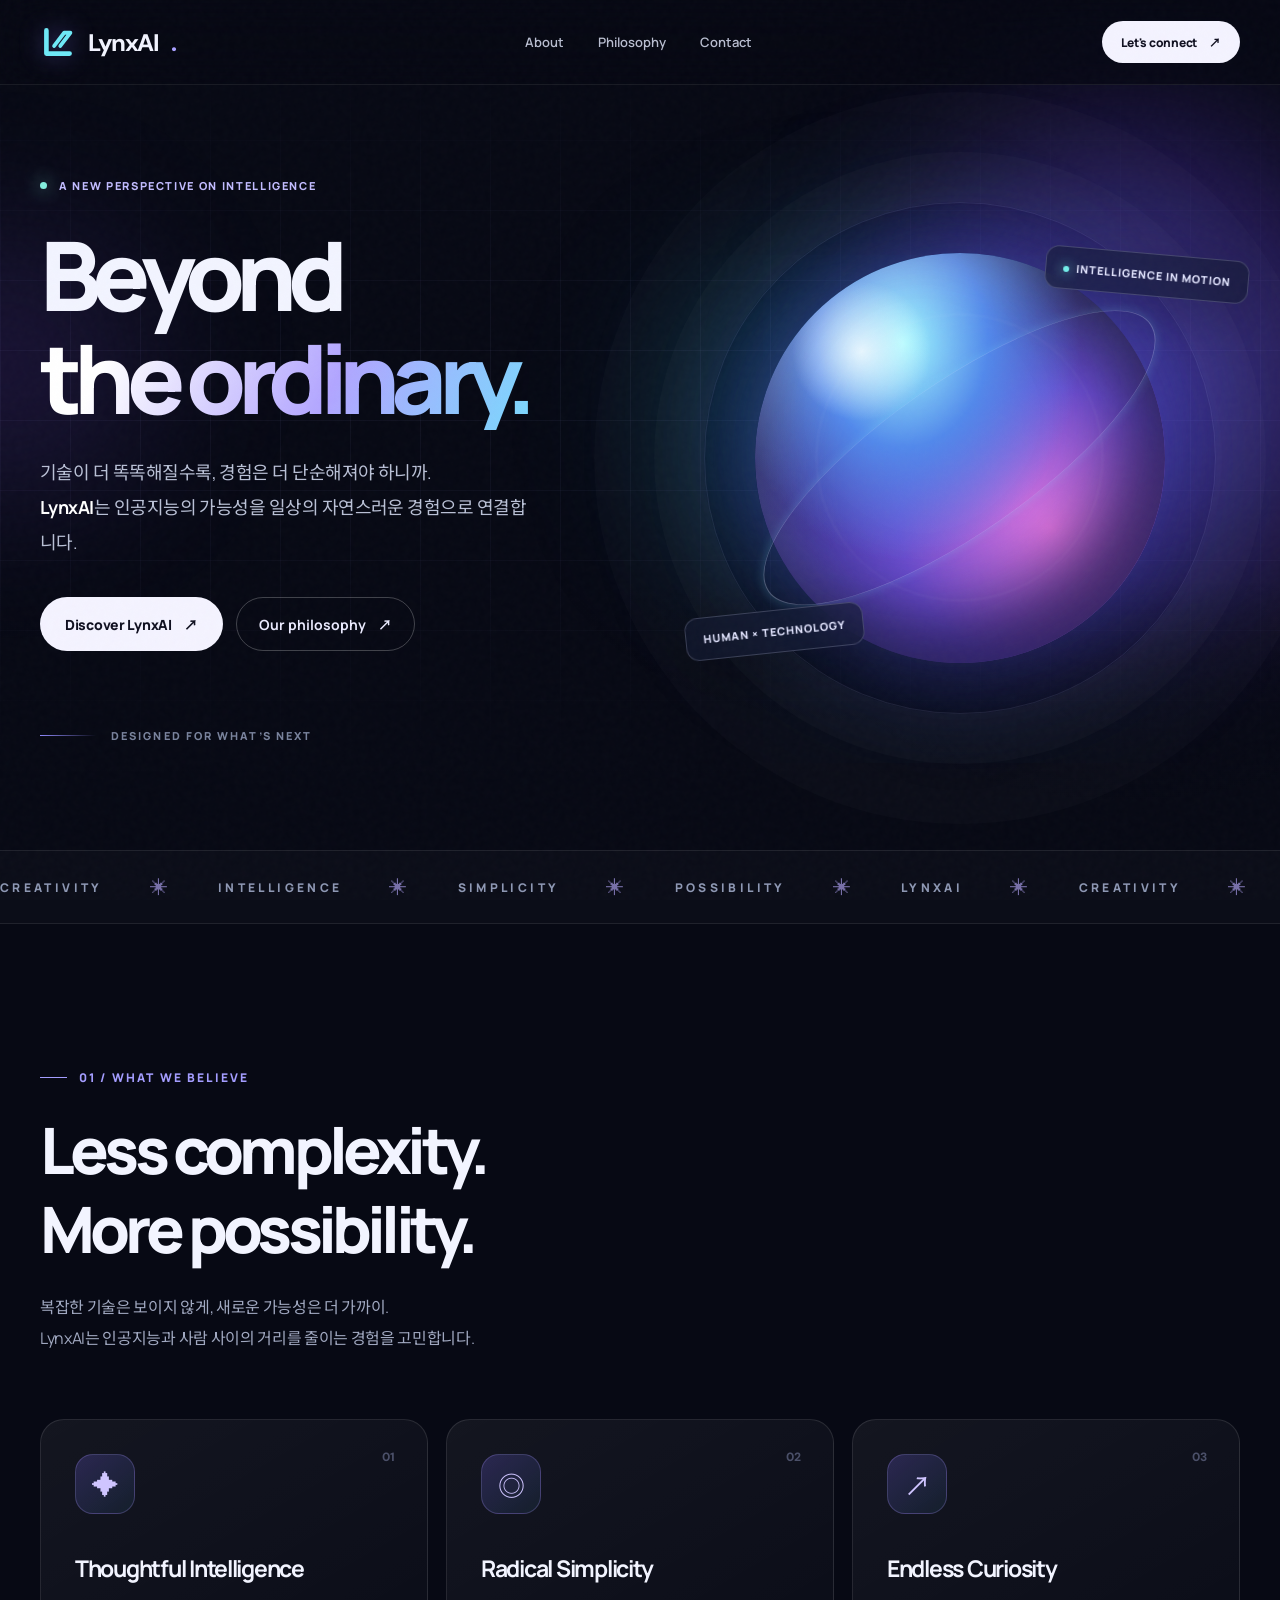
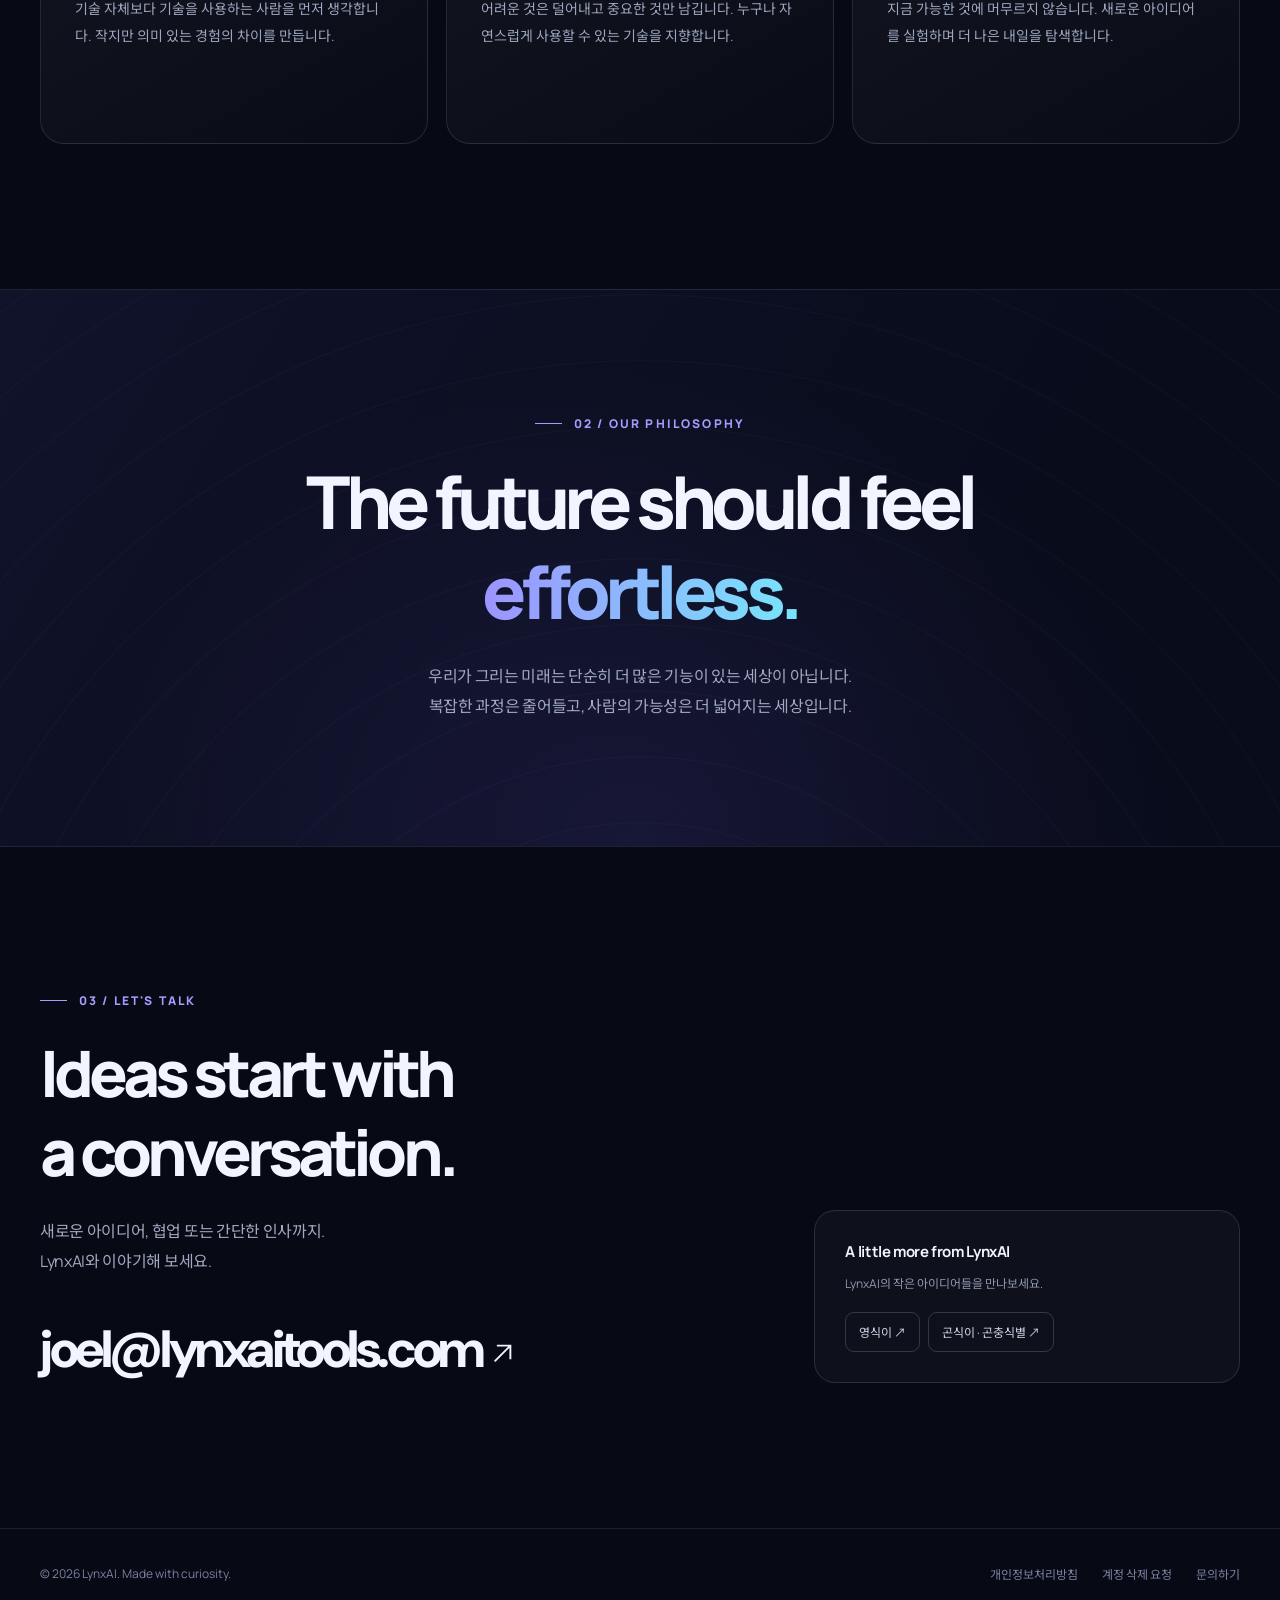
==== commit 71f25e91: "Update index.html" ====
--- a/index.html
+++ b/index.html
@@ -1,89 +1,79 @@
-<!doctype html>
+<!DOCTYPE html>
 <html lang="ko">
 <head>
-  <meta charset="UTF-8">
-  <meta name="viewport" content="width=device-width, initial-scale=1">
-  <meta name="theme-color" content="#090e1b">
-  <meta name="description" content="LynxAI는 반복되는 일상 업무를 더 간단하게 만드는 AI 제품을 만듭니다. AI 영수증 정리 앱 영식이를 만나보세요.">
-  <title>LynxAI — Everyday, made smarter.</title>
-  <link rel="preconnect" href="https://fonts.googleapis.com">
-  <link rel="preconnect" href="https://fonts.gstatic.com" crossorigin>
-  <link href="https://fonts.googleapis.com/css2?family=DM+Sans:wght@400;500;600;700;800&family=Manrope:wght@400;500;600;700;800&family=Noto+Sans+KR:wght@400;500;600;700&display=swap" rel="stylesheet">
+  <meta charset="UTF-8" />
+  <meta name="viewport" content="width=device-width, initial-scale=1" />
+  <meta name="theme-color" content="#070914" />
+  <meta name="description" content="LynxAI — Intelligence, made intuitive. 기술과 일상 사이, 더 자연스러운 가능성을 만듭니다." />
+  <title>LynxAI — Intelligence, made intuitive.</title>
+  <link rel="preconnect" href="https://fonts.googleapis.com" />
+  <link rel="preconnect" href="https://fonts.gstatic.com" crossorigin />
+  <link href="https://fonts.googleapis.com/css2?family=DM+Sans:wght@400;500;600;700;800&family=Manrope:wght@400;500;600;700;800&family=Noto+Sans+KR:wght@400;500;600;700;800&display=swap" rel="stylesheet" />
   <style>
-    :root{--bg:#080d18;--surface:#111a2c;--text:#eef3ff;--muted:#9daec8;--line:rgba(194,211,245,.13);--blue:#5797ff;--cyan:#64e5ea;--container:1140px}
-    *{box-sizing:border-box}html{scroll-behavior:smooth}body{margin:0;background:var(--bg);color:var(--text);font-family:'DM Sans','Noto Sans KR',sans-serif;-webkit-font-smoothing:antialiased}a{color:inherit;text-decoration:none}button{font:inherit}::selection{background:#3563cc;color:#fff}
-    .container{width:min(var(--container),calc(100% - 48px));margin:auto}
-    .site-header{position:sticky;top:0;z-index:20;background:rgba(8,13,24,.82);backdrop-filter:blur(20px);border-bottom:1px solid rgba(255,255,255,.065)}
-    .nav{height:78px;display:flex;align-items:center;justify-content:space-between;gap:18px}
-    .brand{display:inline-flex;align-items:center;gap:11px;font-family:Manrope,sans-serif;font-size:23px;font-weight:800;letter-spacing:-1.1px}
-    .brand-mark{width:33px;height:33px;display:grid;place-items:center;border:1px solid rgba(120,197,255,.32);border-radius:10px;background:linear-gradient(140deg,#1f5ddf,#173b77);box-shadow:0 0 24px #327cf42b}
-    .brand-mark svg{width:23px;height:23px}.brand img{height:33px;width:auto;max-width:70px;object-fit:contain}.brand img[hidden]{display:none}
-    .nav-links{display:flex;align-items:center;gap:35px;color:#c5d0e3;font-size:14px;font-weight:600}.nav-links a:hover,.footer-links a:hover{color:white}
-    .nav-cta{border:1px solid #46618a;background:#17243b;padding:11px 17px;border-radius:11px;font-size:13px;font-weight:700;transition:.2s}.nav-cta:hover{background:#243958}
-    .hero{position:relative;isolation:isolate;overflow:hidden;padding:125px 0 125px}.hero:before{content:"";position:absolute;inset:-140px -20% 0;z-index:-2;background:radial-gradient(ellipse 44% 45% at 74% 37%,rgba(38,105,239,.25),transparent 75%),radial-gradient(ellipse 30% 42% at 30% 25%,rgba(51,165,204,.095),transparent 75%)}.hero:after{content:"";position:absolute;inset:0;z-index:-1;opacity:.29;background-image:linear-gradient(#7797c30b 1px,transparent 1px),linear-gradient(90deg,#7797c30b 1px,transparent 1px);background-size:70px 70px;mask-image:linear-gradient(to bottom,black,transparent 88%)}
-    .hero-grid{display:grid;grid-template-columns:1.04fr .96fr;align-items:center;gap:55px}.eyebrow{display:inline-flex;align-items:center;gap:10px;padding:8px 12px;border:1px solid rgba(89,156,255,.25);border-radius:100px;background:rgba(55,115,215,.09);font-size:12px;color:#bcd3ff;font-weight:700;letter-spacing:.1px}.dot{width:7px;height:7px;border-radius:50%;background:var(--cyan);box-shadow:0 0 12px var(--cyan)}
-    h1,h2,h3,p{margin-top:0}.hero h1{font-family:Manrope,'Noto Sans KR',sans-serif;font-size:clamp(43px,5.1vw,69px);line-height:1.21;letter-spacing:-3px;margin:27px 0 23px;font-weight:800}.gradient-text{background:linear-gradient(105deg,#85b6ff 8%,#64dfec 95%);background-clip:text;-webkit-background-clip:text;color:transparent}.hero-desc{max-width:490px;color:var(--muted);font-size:17px;line-height:1.9;word-break:keep-all}.hero-actions{display:flex;align-items:center;flex-wrap:wrap;gap:13px;margin-top:34px}
-    .btn{display:inline-flex;align-items:center;justify-content:center;gap:10px;min-height:49px;padding:0 20px;border-radius:12px;font-size:14px;font-weight:800;transition:transform .2s,background .2s,box-shadow .2s}.btn:hover{transform:translateY(-2px)}.btn-primary{background:#74a9ff;color:#091324;box-shadow:0 12px 35px #3b83ff30}.btn-primary:hover{background:#a0c6ff}.btn-ghost{border:1px solid #35435b;background:#ffffff05;color:#dce6f6}.btn-ghost:hover{background:#ffffff10}
-    .hero-note{display:flex;align-items:center;gap:9px;margin-top:23px;color:#8192ac;font-size:12px}.hero-note svg{width:14px;height:14px;stroke:#86c5ff}
-    .product-visual{position:relative;max-width:530px;margin-left:auto}.glow{position:absolute;z-index:-1;inset:6%;border-radius:50%;background:#2563eb44;filter:blur(75px)}
-    .app-window{border:1px solid #49658c7d;border-radius:22px;background:linear-gradient(150deg,#182640,#0d1729 68%);padding:17px;box-shadow:0 25px 90px #0008,0 0 55px #406ad91c;transform:rotate(1.5deg)}
-    .window-bar{display:flex;align-items:center;justify-content:space-between;padding:4px 3px 16px;font-size:11px;color:#a9bbd5}.traffic{display:flex;gap:6px}.traffic i{width:7px;height:7px;border-radius:50%;background:#4a6084}.traffic i:first-child{background:#ec7481}.traffic i:nth-child(2){background:#edc66e}.traffic i:nth-child(3){background:#6bdcb6}.window-main{border:1px solid #2c3d58;background:#0b1424;border-radius:14px;padding:25px}.preview-label{font-size:11px;color:#80a4db;font-weight:700;letter-spacing:1.5px}.window-main h3{font-size:21px;letter-spacing:-.5px;margin:10px 0 22px}.receipt{background:#f6f9ff;color:#24364b;border-radius:10px;padding:20px 20px 17px;box-shadow:0 10px 32px #0003;max-width:320px;margin:0 auto;transform:rotate(-2deg)}.receipt-top{text-align:center;border-bottom:1px dashed #b7c5d7;padding-bottom:13px;margin-bottom:14px}.receipt-top strong{display:block;font-size:17px}.receipt-top small{color:#7b889a;font-size:11px}.receipt-line{display:flex;align-items:center;justify-content:space-between;font-size:12px;margin:12px 0;color:#6a7890}.receipt-line b{color:#273950}.receipt-total{border-top:1px dashed #b7c5d7;padding-top:14px;margin-top:16px;font-size:16px;color:#1b3263;font-weight:800}.scan-overlay{position:absolute;right:-13px;top:45%;background:#153a54;border:1px solid #4b9ba7;border-radius:12px;padding:13px 16px;box-shadow:0 15px 35px #0007;display:flex;align-items:center;gap:10px;color:#c6fff1;font-size:12px;font-weight:700}.scan-overlay span{width:26px;height:26px;display:grid;place-items:center;background:#1e635c;border-radius:9px;font-size:16px}.visual-caption{text-align:center;font-size:11px;color:#7e94b2;margin-top:20px}
-    .section{padding:105px 0}.section-heading{max-width:650px;margin-bottom:42px}.kicker{color:#78b2ff;font-size:12px;letter-spacing:2px;font-weight:800;text-transform:uppercase;margin-bottom:14px}.section-heading h2{font-family:Manrope,'Noto Sans KR',sans-serif;font-size:clamp(30px,3.5vw,43px);letter-spacing:-1.9px;line-height:1.35;margin-bottom:14px}.section-heading p{color:var(--muted);line-height:1.85;font-size:15px;word-break:keep-all}
-    .products{border-top:1px solid var(--line);background:linear-gradient(180deg,#0c1423,#080d18)}.product-grid{display:grid;grid-template-columns:1.45fr 1fr;gap:20px}.product-card{position:relative;overflow:hidden;min-height:310px;border:1px solid #283853;border-radius:20px;background:linear-gradient(135deg,#172844,#101b2d);padding:36px;transition:transform .2s,border-color .2s}.product-card:hover{transform:translateY(-4px);border-color:#4876af}.product-card.secondary{background:linear-gradient(135deg,#141f32,#111a2a)}.card-badge{display:inline-block;padding:7px 10px;border-radius:7px;background:#315e9d5c;color:#a5cdff;font-size:11px;font-weight:800}.card-badge.soon{background:#ffffff0d;color:#9daec8}.product-card h3{font-size:26px;letter-spacing:-.6px;margin:27px 0 11px}.product-card p{font-size:14px;color:#9faec6;line-height:1.85;max-width:310px;word-break:keep-all}.text-link{display:inline-flex;align-items:center;gap:8px;color:#a7ceff;font-size:13px;font-weight:800;margin-top:13px}.text-link:hover{color:#fff}.card-icon{position:absolute;right:24px;bottom:18px;width:140px;height:140px;border-radius:27px;display:grid;place-items:center;background:linear-gradient(145deg,#427ee0,#234987);transform:rotate(-13deg);box-shadow:0 15px 50px #0005}.card-icon svg{width:69px;height:69px;stroke:#d8edff;stroke-width:1.4}.secondary .card-icon{background:#223148;border:1px dashed #425876;transform:rotate(10deg);box-shadow:none}.secondary .card-icon svg{stroke:#58718e}.product-card:first-child p{max-width:260px}
-    .principles{padding-top:55px}.principles-grid{display:grid;grid-template-columns:repeat(3,1fr);gap:24px}.principle{padding:25px 4px 10px}.principle-icon{width:45px;height:45px;display:grid;place-items:center;border:1px solid #2f466c;border-radius:12px;background:#16253e;margin-bottom:25px;color:#8fbcff}.principle h3{font-size:17px;margin-bottom:12px}.principle p{font-size:13px;color:#94a5bf;line-height:1.9;word-break:keep-all}
-    .contact-section{padding:60px 0 115px}.contact-panel{display:flex;align-items:center;justify-content:space-between;gap:30px;border-radius:24px;border:1px solid #34517c;background:radial-gradient(ellipse at 85% 20%,#25529b50,transparent 50%),linear-gradient(115deg,#14233d,#101b2e);padding:51px 55px}.contact-panel h2{font-size:29px;letter-spacing:-1px;margin-bottom:12px}.contact-panel p{color:#9eb0cc;line-height:1.7;margin-bottom:0;font-size:14px}.footer{border-top:1px solid var(--line);padding:39px 0 30px;background:#080c16}.footer-top{display:flex;align-items:center;justify-content:space-between;gap:25px}.footer-links{display:flex;flex-wrap:wrap;gap:24px;color:#9aa9bd;font-size:12px}.copyright{font-size:12px;color:#63738c;margin-top:28px}
-    @media(max-width:960px){.hero{padding:85px 0}.hero-grid{grid-template-columns:1fr;gap:75px}.hero-copy{text-align:center}.hero-desc{margin-left:auto;margin-right:auto}.hero-actions,.hero-note{justify-content:center}.product-visual{width:min(520px,100%);margin:auto}.product-grid{grid-template-columns:1fr 1fr}.product-card{padding:28px}.card-icon{width:100px;height:100px;right:15px;bottom:15px}.card-icon svg{width:50px;height:50px}.product-card:first-child p{max-width:210px}}
-    @media(max-width:620px){.container{width:calc(100% - 36px)}.nav{height:68px}.nav-links{gap:15px;font-size:12px}.nav-links a:first-child{display:none}.nav-cta{padding:10px 12px;font-size:12px}.brand{font-size:20px}.hero{padding:75px 0 70px}.hero h1{font-size:clamp(39px,10vw,52px);letter-spacing:-2.1px}.hero-desc{font-size:14px}.hero-grid{gap:59px}.app-window{padding:10px}.window-main{padding:19px 12px}.window-main h3{font-size:18px}.receipt{max-width:270px}.scan-overlay{right:-4px;font-size:10px;padding:9px}.section{padding:78px 0}.product-grid,.principles-grid{grid-template-columns:1fr}.product-card{min-height:282px}.product-card:first-child p{max-width:230px}.card-icon{width:96px;height:96px}.principles{padding-top:10px}.principles-grid{gap:8px}.principle{padding:20px 3px}.principle-icon{margin-bottom:17px}.contact-section{padding:35px 0 75px}.contact-panel{padding:35px 27px;display:block}.contact-panel h2{font-size:24px}.contact-panel .btn{margin-top:26px}.footer-top{align-items:flex-start;flex-direction:column}.footer-links{gap:14px 20px}.copyright{line-height:1.8}}
-    @media(prefers-reduced-motion:reduce){html{scroll-behavior:auto}*,*:before,*:after{transition:none!important}}
+    :root{--bg:#070914;--text:#f2f4ff;--muted:#a0a8c0;--line:rgba(255,255,255,.12);--cyan:#60e7fb;--violet:#a88cff;--purple:#7263ef;--width:1200px}
+    *{box-sizing:border-box}html{scroll-behavior:smooth}body{margin:0;overflow-x:hidden;background:var(--bg);color:var(--text);font-family:'Manrope','Noto Sans KR',sans-serif;-webkit-font-smoothing:antialiased}a{color:inherit;text-decoration:none}button{font:inherit}::selection{background:#a78bfa;color:#0a0b18}
+    body:before{content:"";position:fixed;inset:0;pointer-events:none;z-index:40;opacity:.17;background-image:url("data:image/svg+xml,%3Csvg viewBox='0 0 180 180' xmlns='http://www.w3.org/2000/svg'%3E%3Cfilter id='n'%3E%3CfeTurbulence type='fractalNoise' baseFrequency='.8' numOctaves='3' stitchTiles='stitch'/%3E%3C/filter%3E%3Crect width='100%25' height='100%25' filter='url(%23n)' opacity='.13'/%3E%3C/svg%3E")}
+    .shell{width:min(var(--width),calc(100% - 72px));margin:auto}.topbar{position:fixed;top:0;left:0;right:0;z-index:30;border-bottom:1px solid rgba(255,255,255,.07);background:rgba(7,9,20,.64);backdrop-filter:blur(22px);-webkit-backdrop-filter:blur(22px)}.nav{height:84px;display:flex;align-items:center;justify-content:space-between;gap:24px}.logo{display:inline-flex;align-items:center;gap:12px;font-family:'DM Sans',sans-serif;font-weight:800;font-size:24px;letter-spacing:-1.4px}.logo-symbol{height:34px;width:36px;filter:drop-shadow(0 0 12px rgba(135,121,255,.43))}.nav-links{display:flex;align-items:center;gap:34px;color:#b9bed0;font-size:13px;font-weight:600}.nav-links a{transition:color .2s}.nav-links a:hover{color:#fff}.nav-cta,.solid-btn{display:inline-flex;align-items:center;justify-content:center;gap:12px;border-radius:100px;background:#f4f3ff;color:#101020;font-weight:800;letter-spacing:-.02em;transition:transform .25s,box-shadow .25s}.nav-cta{padding:12px 19px;font-size:12px}.nav-cta:hover,.solid-btn:hover{transform:translateY(-3px);box-shadow:0 10px 40px rgba(175,161,255,.32)}.mobile-menu{display:none;border:0;background:none;color:white;font-size:26px}
+    .hero{position:relative;min-height:850px;display:flex;align-items:center;overflow:hidden;padding:170px 0 105px;isolation:isolate}.hero:after{content:"";position:absolute;z-index:-1;inset:0;background:linear-gradient(180deg,transparent 68%,#070914 100%)}.hero-grid{position:absolute;inset:0;z-index:-3;background-image:linear-gradient(rgba(185,178,255,.06) 1px,transparent 1px),linear-gradient(90deg,rgba(185,178,255,.06) 1px,transparent 1px);background-size:70px 70px;mask-image:linear-gradient(to bottom,transparent 6%,#000 45%,transparent 98%)}.aurora{position:absolute;z-index:-2;pointer-events:none;filter:blur(62px);border-radius:50%;animation:float 13s ease-in-out infinite alternate}.aurora.a{width:610px;height:610px;right:-150px;top:75px;background:radial-gradient(circle,rgba(103,83,244,.63),rgba(88,43,191,.22) 60%,transparent 75%)}.aurora.b{width:570px;height:370px;right:140px;top:230px;background:radial-gradient(circle,rgba(35,190,237,.35),rgba(13,121,156,.09) 60%,transparent 74%);animation-delay:-5s}.aurora.c{width:450px;height:350px;left:-220px;top:190px;background:radial-gradient(circle,rgba(128,79,239,.2),transparent 75%);animation-delay:-8s}.hero-inner{position:relative;display:grid;grid-template-columns:1.05fr .95fr;align-items:center;gap:20px}.eyebrow{display:inline-flex;align-items:center;gap:12px;letter-spacing:.15em;font-size:11px;font-weight:800;color:#c2bcff;text-transform:uppercase}.eyebrow:before{content:"";height:7px;width:7px;border-radius:50%;background:#83eddd;box-shadow:0 0 18px #83eddd}.hero h1{margin:29px 0 25px;font-size:clamp(62px,7.5vw,110px);letter-spacing:-.09em;line-height:1.08;font-weight:800}.gradient-word{display:block;background:linear-gradient(115deg,#fff 12%,#b2a5ff 48%,#66ebfc 92%);background-clip:text;-webkit-background-clip:text;color:transparent}.hero-desc{color:#bac1d6;line-height:1.95;letter-spacing:-.03em;font-size:clamp(15px,1.5vw,18px);max-width:500px}.hero-desc strong{color:#fff;font-weight:700}.actions{display:flex;flex-wrap:wrap;gap:13px;align-items:center;margin-top:37px}.solid-btn{padding:17px 25px;font-size:14px}.outline-btn{display:inline-flex;align-items:center;gap:12px;padding:16px 22px;border:1px solid rgba(255,255,255,.23);border-radius:100px;color:#ebebff;font-size:14px;font-weight:700;transition:background .2s,border .2s}.outline-btn:hover{background:rgba(255,255,255,.07);border-color:#aaa6ee}.hero-bottom{display:flex;gap:15px;align-items:center;margin-top:77px;color:#79839d;font-size:11px;font-weight:800;letter-spacing:.19em;text-transform:uppercase}.hero-bottom span{height:1px;width:56px;background:linear-gradient(90deg,#8f89fc,transparent)}
+    .orb-wrap{position:relative;height:570px;display:grid;place-items:center;perspective:800px}.orb-halo{position:absolute;width:min(40vw,530px);height:min(40vw,530px);border-radius:50%;border:1px solid rgba(202,209,255,.1);box-shadow:0 0 0 50px rgba(255,255,255,.018),0 0 0 110px rgba(255,255,255,.014)}.orb{width:410px;height:410px;position:relative;border-radius:50%;background:radial-gradient(circle at 26% 24%,rgba(239,250,255,.92),transparent 16%),radial-gradient(ellipse at 36% 22%,#a2fcff 0%,#5289eb 23%,transparent 48%),radial-gradient(ellipse at 72% 67%,#e176e3,#6b4dd0 36%,transparent 72%),radial-gradient(ellipse at 30% 80%,#2d2c91,#131c56 65%);box-shadow:inset -38px -42px 70px rgba(9,6,42,.66),inset 20px 20px 66px rgba(255,255,255,.22),0 0 100px rgba(112,80,249,.35),0 0 200px rgba(34,156,217,.15);animation:breathe 8s ease-in-out infinite,rotateOrb 20s ease-in-out infinite alternate}.orb:before{content:"";position:absolute;inset:-7%;border-radius:50%;border:1px solid rgba(215,226,255,.32);transform:rotate(-35deg) scaleY(.32);box-shadow:0 0 18px rgba(128,241,255,.22)}.orb:after{content:"";position:absolute;inset:15%;border-radius:50%;border:1px solid rgba(255,255,255,.09);filter:blur(1px)}.orbit-label{position:absolute;z-index:2;border:1px solid rgba(220,225,255,.2);padding:13px 17px;background:rgba(18,25,50,.61);backdrop-filter:blur(16px);border-radius:13px;color:#e3e5ff;font-size:11px;letter-spacing:.09em;font-weight:800;box-shadow:0 15px 60px rgba(0,0,0,.23)}.orbit-label.first{right:-9px;top:80px;transform:rotate(5deg)}.orbit-label.second{left:1%;bottom:90px;transform:rotate(-6deg)}.orbit-label .dot{display:inline-block;width:6px;height:6px;border-radius:50%;background:#72edea;margin-right:7px;box-shadow:0 0 12px #72edea}
+    .ticker{position:relative;border-block:1px solid rgba(255,255,255,.085);background:rgba(255,255,255,.017);overflow:hidden}.ticker-track{display:flex;align-items:center;gap:47px;padding:24px 0;width:max-content;animation:marquee 30s linear infinite;color:#8e98b4;font-weight:800;font-size:12px;letter-spacing:.28em}.ticker-track b{color:#776fa8;font-size:18px;font-weight:400}
+    .section{padding:145px 0}.section-kicker{display:flex;align-items:center;gap:12px;color:#a49dff;font-size:12px;font-weight:800;letter-spacing:.18em;text-transform:uppercase}.section-kicker:before{content:"";width:27px;height:1px;background:#a49dff}.section-heading{font-size:clamp(38px,5vw,64px);line-height:1.23;letter-spacing:-.075em;margin:25px 0 24px;font-weight:800}.muted{color:var(--muted);line-height:1.9;font-size:16px;letter-spacing:-.02em}.intro-head{max-width:900px}.feature-grid{margin-top:66px;display:grid;grid-template-columns:repeat(3,1fr);gap:18px}.feature{position:relative;min-height:325px;border:1px solid rgba(255,255,255,.105);padding:34px;border-radius:24px;background:linear-gradient(150deg,rgba(255,255,255,.055),rgba(255,255,255,.012));overflow:hidden;transition:transform .3s,border-color .3s,background .3s}.feature:hover{transform:translateY(-8px);border-color:rgba(166,148,255,.4);background:linear-gradient(150deg,rgba(115,95,197,.13),rgba(255,255,255,.012))}.feature-number{position:absolute;top:29px;right:32px;color:#4b5069;font-family:'DM Sans';font-size:12px;font-weight:800}.feature-icon{width:60px;height:60px;border:1px solid rgba(172,153,255,.25);border-radius:18px;display:grid;place-items:center;background:linear-gradient(140deg,rgba(117,97,232,.25),rgba(61,177,204,.08));font-size:27px;color:#cfc5ff}.feature h3{font-size:23px;letter-spacing:-.055em;margin:38px 0 12px}.feature p{font-size:14px;color:#9ca6be;line-height:1.9;margin:0}
+    .manifesto{position:relative;padding:125px 0;overflow:hidden;border-block:1px solid rgba(255,255,255,.07);background:radial-gradient(ellipse at 50% 100%,rgba(86,70,174,.17),transparent 60%),linear-gradient(120deg,#10132a,#090c1b 75%)}.manifesto:before{content:"";position:absolute;inset:-25%;pointer-events:none;background-image:repeating-radial-gradient(circle at 50% 120%,transparent 0,transparent 64px,rgba(145,131,255,.09) 65px,transparent 66px);opacity:.5}.manifesto-content{position:relative;max-width:940px;margin:auto;text-align:center}.manifesto .section-kicker{justify-content:center}.manifesto .section-heading{font-size:clamp(38px,5.7vw,76px)}.manifesto .section-heading em{font-style:normal;background:linear-gradient(95deg,#9d92ff,#78e5fa);color:transparent;background-clip:text;-webkit-background-clip:text}.manifesto .muted{max-width:600px;margin:0 auto}
+    .bottom-grid{display:grid;grid-template-columns:1.25fr .75fr;gap:65px;align-items:end}.contact-large{font-family:'DM Sans','Noto Sans KR',sans-serif;display:inline-block;font-size:clamp(28px,4.1vw,57px);font-weight:800;letter-spacing:-.065em;line-height:1.3;margin-top:22px;overflow-wrap:anywhere;transition:color .3s}.contact-large:hover{color:#9faaff}.contact-large svg{width:27px;height:27px;vertical-align:middle}.small-note{font-size:13px;color:#7f8aa6;line-height:1.85;margin-top:14px}.products-aside{padding:30px;border-radius:21px;background:rgba(255,255,255,.03);border:1px solid var(--line)}.products-aside h3{margin:0 0 11px;font-size:15px;letter-spacing:-.025em}.products-aside p{font-size:12px;line-height:1.7;color:#8e98b0;margin-bottom:17px}.product-links{display:flex;flex-wrap:wrap;gap:8px}.product-links a{padding:10px 13px;border:1px solid rgba(255,255,255,.16);border-radius:9px;font-size:12px;color:#d2d6e9;transition:border-color .2s,background .2s}.product-links a:hover{border-color:#a395ff;background:rgba(163,149,255,.09)}footer{border-top:1px solid rgba(255,255,255,.09);padding:36px 0 45px;color:#79839f;font-size:12px}.footer-inner{display:flex;justify-content:space-between;align-items:center;gap:28px;flex-wrap:wrap}.footer-right{display:flex;flex-wrap:wrap;gap:24px}.footer-right a:hover{color:#fff}
+    .reveal{opacity:0;transform:translateY(20px);transition:opacity .8s ease,transform .8s ease}.reveal.visible{opacity:1;transform:translateY(0)}
+    @keyframes float{to{transform:translate(35px,-45px) scale(1.12)}}@keyframes breathe{50%{transform:scale(1.055);filter:hue-rotate(18deg)}}@keyframes rotateOrb{to{rotate:12deg}}@keyframes marquee{to{transform:translateX(-50%)}}
+    @media(max-width:1050px){.hero-inner{grid-template-columns:1fr 1fr}.orb{width:330px;height:330px}.orb-wrap{height:420px}.feature{padding:27px}.orbit-label.first{right:0}}
+    @media(max-width:760px){.shell{width:min(100% - 40px,1200px)}.nav{height:72px}.nav-links{display:none;position:absolute;top:72px;left:0;right:0;flex-direction:column;gap:0;background:#111527;padding:8px 24px 22px;border-bottom:1px solid var(--line)}.nav-links.open{display:flex;align-items:stretch}.nav-links a{padding:15px 8px}.nav-cta{display:none}.mobile-menu{display:block}.hero{padding:148px 0 70px;min-height:unset}.hero-inner{display:flex;flex-direction:column;align-items:flex-start}.hero h1{font-size:clamp(57px,13vw,94px);margin:23px 0}.hero-desc{font-size:15px}.hero-bottom{margin-top:45px}.orb-wrap{width:100%;height:390px;margin:35px auto -10px}.orb{width:min(68vw,315px);height:min(68vw,315px)}.orb-halo{width:300px;height:300px}.orbit-label.first{top:10px;right:3px}.orbit-label.second{bottom:15px;left:2px}.section{padding:90px 0}.feature-grid{grid-template-columns:1fr;gap:12px;margin-top:40px}.feature{min-height:235px}.feature h3{margin-top:25px}.manifesto{padding:98px 0}.bottom-grid{grid-template-columns:1fr;gap:45px}.ticker-track{gap:27px;font-size:10px}.footer-inner{align-items:flex-start;flex-direction:column}}
+    @media(max-width:420px){.hero h1{font-size:54px}.solid-btn,.outline-btn{font-size:12px;padding:14px 17px}.orb-wrap{height:330px}.orb{width:260px;height:260px}.orbit-label{font-size:9px;padding:10px}.section-heading{font-size:37px}}
+    @media(prefers-reduced-motion:reduce){*,*:before,*:after{scroll-behavior:auto!important;animation-duration:.001ms!important;animation-iteration-count:1!important;transition-duration:.001ms!important}.reveal{opacity:1;transform:none}}
   </style>
 </head>
 <body>
-  <header class="site-header">
-    <nav class="nav container" aria-label="주 메뉴">
-      <a class="brand" href="#top" aria-label="LynxAI 홈">
-        <span class="brand-mark" aria-hidden="true"><svg viewBox="0 0 32 32" fill="none"><path d="m7 23 9-15 9 15M11 17h10" stroke="#DCEFFF" stroke-width="3" stroke-linecap="round" stroke-linejoin="round"/><circle cx="25" cy="8" r="2" fill="#6BE5E7"/></svg></span>
-        LynxAI
+  <nav class="topbar" aria-label="주 메뉴">
+    <div class="shell nav">
+      <a href="#home" class="logo" aria-label="LynxAI 홈">
+        <svg class="logo-symbol" viewBox="0 0 44 44" fill="none" aria-hidden="true"><defs><linearGradient id="mark" x1="2" y1="2" x2="43" y2="42"><stop stop-color="#6EE9F7"/><stop offset=".5" stop-color="#B5A5FF"/><stop offset="1" stop-color="#7467EA"/></linearGradient></defs><path d="M7 7V37H37" stroke="url(#mark)" stroke-width="6" stroke-linecap="round" stroke-linejoin="round"/><path d="M17 27L30 10H38L25 27" stroke="url(#mark)" stroke-width="5" stroke-linecap="round" stroke-linejoin="round"/></svg>
+        LynxAI<span style="color:#a8a0ff">.</span>
       </a>
-      <div class="nav-links"><a href="#products">Products</a><a href="#about">About</a><a class="nav-cta" href="mailto:support@lynxai.io">Contact ↗</a></div>
-    </nav>
-  </header>
-  <main id="top">
-    <section class="hero">
-      <div class="container hero-grid">
+      <div class="nav-links" id="navLinks"><a href="#about">About</a><a href="#philosophy">Philosophy</a><a href="#contact">Contact</a></div>
+      <a class="nav-cta" href="mailto:joel@lynxaitools.com">Let's connect <span aria-hidden="true">↗</span></a>
+      <button class="mobile-menu" id="mobileMenu" aria-label="메뉴 열기" aria-expanded="false" aria-controls="navLinks">☰</button>
+    </div>
+  </nav>
+  <main>
+    <section class="hero" id="home">
+      <div class="hero-grid"></div><div class="aurora a"></div><div class="aurora b"></div><div class="aurora c"></div>
+      <div class="shell hero-inner">
         <div class="hero-copy">
-          <div class="eyebrow"><span class="dot"></span> AI-powered everyday tools</div>
-          <h1>일상의 복잡함을<br><span class="gradient-text">더 단순하게.</span></h1>
-          <p class="hero-desc">LynxAI는 누구나 쉽게 사용할 수 있는 실용적인 AI 도구를 만듭니다. 반복되는 작은 일은 기술에 맡기고, 더 중요한 일에 집중하세요.</p>
-          <div class="hero-actions"><a class="btn btn-primary" href="#products">제품 살펴보기 <span aria-hidden="true">↗</span></a><a class="btn btn-ghost" href="#about">LynxAI 알아보기 <span aria-hidden="true">→</span></a></div>
-          <div class="hero-note"><svg viewBox="0 0 24 24" fill="none" stroke-width="1.8" stroke="currentColor"><path d="m5 12 4 4L19 6"/></svg> 복잡한 기능보다, 실제로 도움이 되는 경험</div>
+          <div class="eyebrow">A new perspective on intelligence</div>
+          <h1>Beyond<br><span class="gradient-word">the ordinary.</span></h1>
+          <p class="hero-desc">기술이 더 똑똑해질수록, 경험은 더 단순해져야 하니까.<br><strong>LynxAI</strong>는 인공지능의 가능성을 일상의 자연스러운 경험으로 연결합니다.</p>
+          <div class="actions"><a href="#about" class="solid-btn">Discover LynxAI <span aria-hidden="true">↗</span></a><a href="#philosophy" class="outline-btn">Our philosophy <span aria-hidden="true">↗</span></a></div>
+          <div class="hero-bottom"><span></span>Designed for what’s next</div>
         </div>
-        <div class="product-visual" role="img" aria-label="영수증 항목을 정리하는 영식이 앱의 콘셉트 미리보기">
-          <div class="glow"></div>
-          <div class="app-window"><div class="window-bar"><span class="traffic"><i></i><i></i><i></i></span><span>YEONGSIK · AI RECEIPT ASSISTANT</span><span>✦</span></div>
-            <div class="window-main"><div class="preview-label">SMART RECEIPT ORGANIZER</div><h3>영수증 정리, 한 번에.</h3>
-              <div class="receipt"><div class="receipt-top"><strong>영수증 미리보기</strong><small>AI로 정리한 예시 화면</small></div><div class="receipt-line"><span>아메리카노</span><b>4,500원</b></div><div class="receipt-line"><span>샌드위치</span><b>6,800원</b></div><div class="receipt-line"><span>디저트</span><b>3,700원</b></div><div class="receipt-line receipt-total"><span>합계</span><span>15,000원</span></div></div>
-            </div>
-          </div>
-          <div class="scan-overlay"><span>✓</span> AI 분석 완료</div>
-          <div class="visual-caption">* 실제 앱 화면이 아닌 기능 설명용 이미지입니다.</div>
-        </div>
+        <div class="orb-wrap" aria-label="LynxAI를 상징하는 추상적 빛의 구체 이미지" role="img"><div class="orb-halo"></div><div class="orb"></div><div class="orbit-label first"><span class="dot"></span>INTELLIGENCE IN MOTION</div><div class="orbit-label second">HUMAN × TECHNOLOGY</div></div>
       </div>
     </section>
-    <section class="section products" id="products"><div class="container">
-      <div class="section-heading"><div class="kicker">OUR PRODUCTS</div><h2>작지만 확실한 변화를 만드는 도구</h2><p>번거로운 일상 업무를 가볍게 바꾸는 제품을 하나씩 선보입니다.</p></div>
-      <div class="product-grid">
-        <article class="product-card"><span class="card-badge">AI PRODUCT</span><h3>영식이</h3><p>영수증을 촬영하면 AI가 내용을 인식하고 정리하도록 돕는 스마트 영수증 도우미.</p><a class="text-link" href="mailto:support@lynxai.io?subject=%EC%98%81%EC%8B%9D%EC%9D%B4%20%EC%95%B1%20%EB%AC%B8%EC%9D%98" aria-label="영식이 앱 문의하기">앱 문의하기 <span aria-hidden="true">↗</span></a><div class="card-icon" aria-hidden="true"><svg viewBox="0 0 64 64" fill="none"><path d="M17 7h30v49l-8-5-7 5-7-5-8 5V7Z"/><path d="M24 21h16M24 30h16M24 39h9"/></svg></div></article>
-        <article class="product-card secondary"><span class="card-badge soon">COMING SOON</span><h3>다음 제품을 준비 중입니다</h3><p>더 간편하고 스마트한 일상을 위한 새로운 아이디어를 제품으로 만들어가고 있습니다.</p><div class="card-icon" aria-hidden="true"><svg viewBox="0 0 64 64" fill="none"><path d="M32 8v48M8 32h48M15 15l34 34M49 15 15 49"/></svg></div></article>
-      </div></div></section>
-    <section class="section principles" id="about"><div class="container"><div class="section-heading"><div class="kicker">OUR APPROACH</div><h2>우리가 제품을 만드는 방식</h2><p>AI가 화려해서가 아니라, 쓰는 사람의 하루가 편해지기 때문에 가치 있다고 믿습니다.</p></div>
-      <div class="principles-grid">
-        <div class="principle"><div class="principle-icon" aria-hidden="true">✦</div><h3>실용적인 AI</h3><p>실제 생활에서 겪는 번거로움을 해결하는 데 집중합니다.</p></div>
-        <div class="principle"><div class="principle-icon" aria-hidden="true">◈</div><h3>쉬운 사용 경험</h3><p>설명이 길지 않아도 바로 이해할 수 있는 단순한 경험을 지향합니다.</p></div>
-        <div class="principle"><div class="principle-icon" aria-hidden="true">↗</div><h3>지속적인 개선</h3><p>작은 아이디어부터 시작해 꾸준히 더 좋은 도구로 발전시킵니다.</p></div>
-      </div></div></section>
-    <section class="contact-section"><div class="container"><div class="contact-panel"><div><div class="kicker">GET IN TOUCH</div><h2>함께 이야기해 볼까요?</h2><p>제품에 대한 질문이나 제안이 있다면 언제든 편하게 연락해 주세요.</p></div><a class="btn btn-primary" href="mailto:support@lynxai.io">문의하기 <span aria-hidden="true">↗</span></a></div></div></section>
+    <div class="ticker" aria-hidden="true"><div class="ticker-track"><span>CREATIVITY</span><b>✳</b><span>INTELLIGENCE</span><b>✳</b><span>SIMPLICITY</span><b>✳</b><span>POSSIBILITY</span><b>✳</b><span>LYNXAI</span><b>✳</b><span>CREATIVITY</span><b>✳</b><span>INTELLIGENCE</span><b>✳</b><span>SIMPLICITY</span><b>✳</b><span>POSSIBILITY</span><b>✳</b><span>LYNXAI</span><b>✳</b></div></div>
+    <section class="section" id="about"><div class="shell"><div class="intro-head reveal"><div class="section-kicker">01 / What we believe</div><h2 class="section-heading">Less complexity.<br>More possibility.</h2><p class="muted">복잡한 기술은 보이지 않게, 새로운 가능성은 더 가까이.<br>LynxAI는 인공지능과 사람 사이의 거리를 줄이는 경험을 고민합니다.</p></div>
+      <div class="feature-grid">
+        <article class="feature reveal"><span class="feature-number">01</span><div class="feature-icon" aria-hidden="true">✦</div><h3>Thoughtful Intelligence</h3><p>기술 자체보다 기술을 사용하는 사람을 먼저 생각합니다. 작지만 의미 있는 경험의 차이를 만듭니다.</p></article>
+        <article class="feature reveal"><span class="feature-number">02</span><div class="feature-icon" aria-hidden="true">◎</div><h3>Radical Simplicity</h3><p>어려운 것은 덜어내고 중요한 것만 남깁니다. 누구나 자연스럽게 사용할 수 있는 기술을 지향합니다.</p></article>
+        <article class="feature reveal"><span class="feature-number">03</span><div class="feature-icon" aria-hidden="true">↗</div><h3>Endless Curiosity</h3><p>지금 가능한 것에 머무르지 않습니다. 새로운 아이디어를 실험하며 더 나은 내일을 탐색합니다.</p></article>
+      </div>
+    </div></section>
+    <section class="manifesto" id="philosophy"><div class="shell manifesto-content reveal"><div class="section-kicker">02 / Our philosophy</div><h2 class="section-heading">The future should feel<br><em>effortless.</em></h2><p class="muted">우리가 그리는 미래는 단순히 더 많은 기능이 있는 세상이 아닙니다.<br>복잡한 과정은 줄어들고, 사람의 가능성은 더 넓어지는 세상입니다.</p></div></section>
+    <section class="section" id="contact"><div class="shell bottom-grid"><div class="reveal"><div class="section-kicker">03 / Let's talk</div><h2 class="section-heading">Ideas start with<br>a conversation.</h2><p class="muted">새로운 아이디어, 협업 또는 간단한 인사까지.<br>LynxAI와 이야기해 보세요.</p><a class="contact-large" href="mailto:joel@lynxaitools.com">joel@lynxaitools.com <svg viewBox="0 0 24 24" fill="none" stroke="currentColor" stroke-width="1.7" aria-hidden="true"><path d="M5 19 19 5M7 5h12v12"/></svg></a></div>
+      <aside class="products-aside reveal"><h3>A little more from LynxAI</h3><p>LynxAI의 작은 아이디어들을 만나보세요.</p><div class="product-links"><a href="https://play.google.com/store/apps/details?id=com.roro.snapreceipt&amp;hl=ko" target="_blank" rel="noopener noreferrer">영식이 ↗</a><a href="https://play.google.com/store/apps/details?id=com.roro.bugid.insect_identifier&amp;hl=ko" target="_blank" rel="noopener noreferrer">곤식이 · 곤충식별 ↗</a></div></aside>
+    </div></section>
   </main>
-  <footer class="footer"><div class="container"><div class="footer-top"><a class="brand" href="#top"><span class="brand-mark" aria-hidden="true"><svg viewBox="0 0 32 32" fill="none"><path d="m7 23 9-15 9 15M11 17h10" stroke="#DCEFFF" stroke-width="3" stroke-linecap="round" stroke-linejoin="round"/><circle cx="25" cy="8" r="2" fill="#6BE5E7"/></svg></span>LynxAI</a><div class="footer-links"><a href="/privacy.html">개인정보처리방침</a><a href="/delete-account.html">계정 삭제 요청</a><a href="mailto:support@lynxai.io">문의하기</a></div></div><div class="copyright">© <span id="year">2026</span> LynxAI. All rights reserved.</div></div></footer>
-  <script>document.getElementById('year').textContent=new Date().getFullYear();</script>
+  <footer><div class="shell footer-inner"><div>© <span id="year">2026</span> LynxAI. Made with curiosity.</div><div class="footer-right"><a href="/privacy.html">개인정보처리방침</a><a href="/delete-account.html">계정 삭제 요청</a><a href="mailto:joel@lynxaitools.com">문의하기</a></div></div></footer>
+  <script>
+    document.getElementById('year').textContent=new Date().getFullYear();
+    const menu=document.getElementById('mobileMenu'),links=document.getElementById('navLinks');
+    menu.addEventListener('click',()=>{const open=links.classList.toggle('open');menu.setAttribute('aria-expanded',String(open));menu.setAttribute('aria-label',open?'메뉴 닫기':'메뉴 열기');menu.textContent=open?'✕':'☰'});
+    links.querySelectorAll('a').forEach(a=>a.addEventListener('click',()=>{links.classList.remove('open');menu.setAttribute('aria-expanded','false');menu.textContent='☰'}));
+    if('IntersectionObserver' in window){const observer=new IntersectionObserver(entries=>{entries.forEach(e=>{if(e.isIntersecting){e.target.classList.add('visible');observer.unobserve(e.target)}})},{threshold:.12});document.querySelectorAll('.reveal').forEach(el=>observer.observe(el));}else{document.querySelectorAll('.reveal').forEach(el=>el.classList.add('visible'))}
+  </script>
 </body>
 </html>
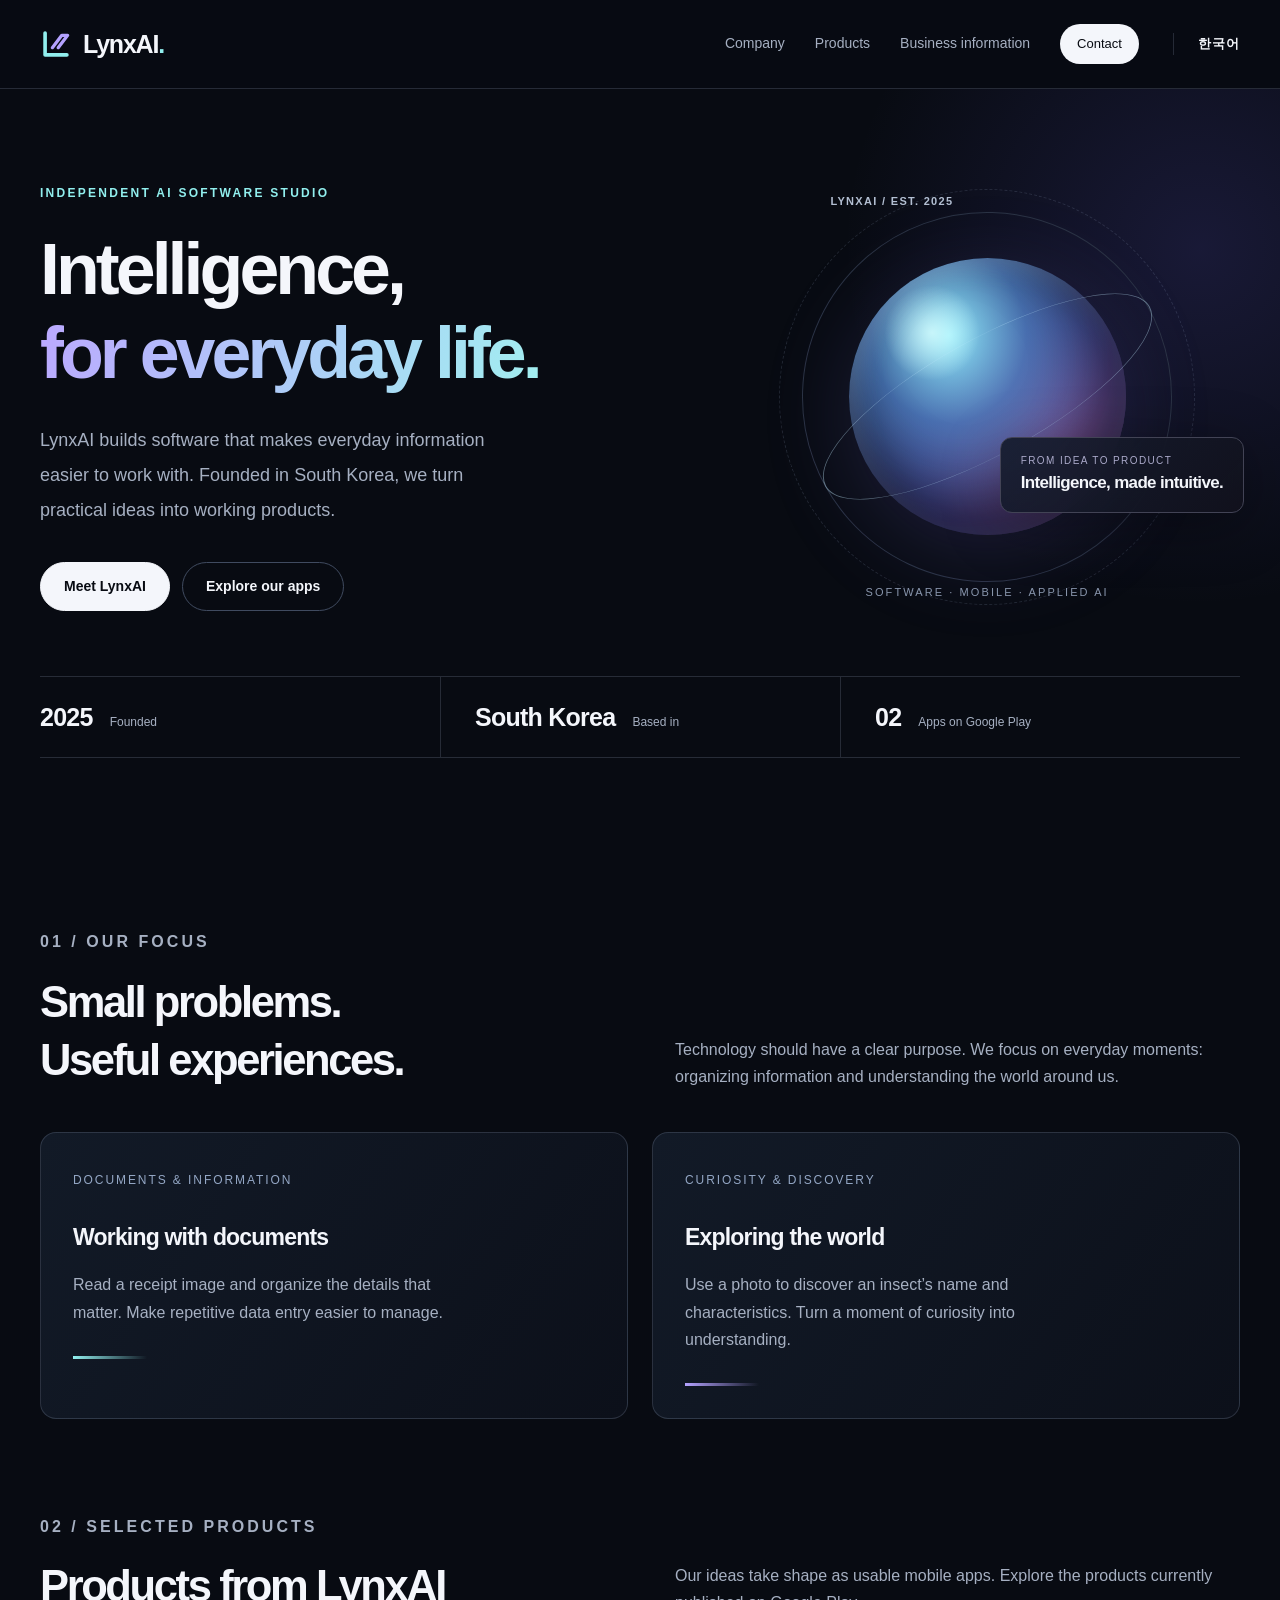
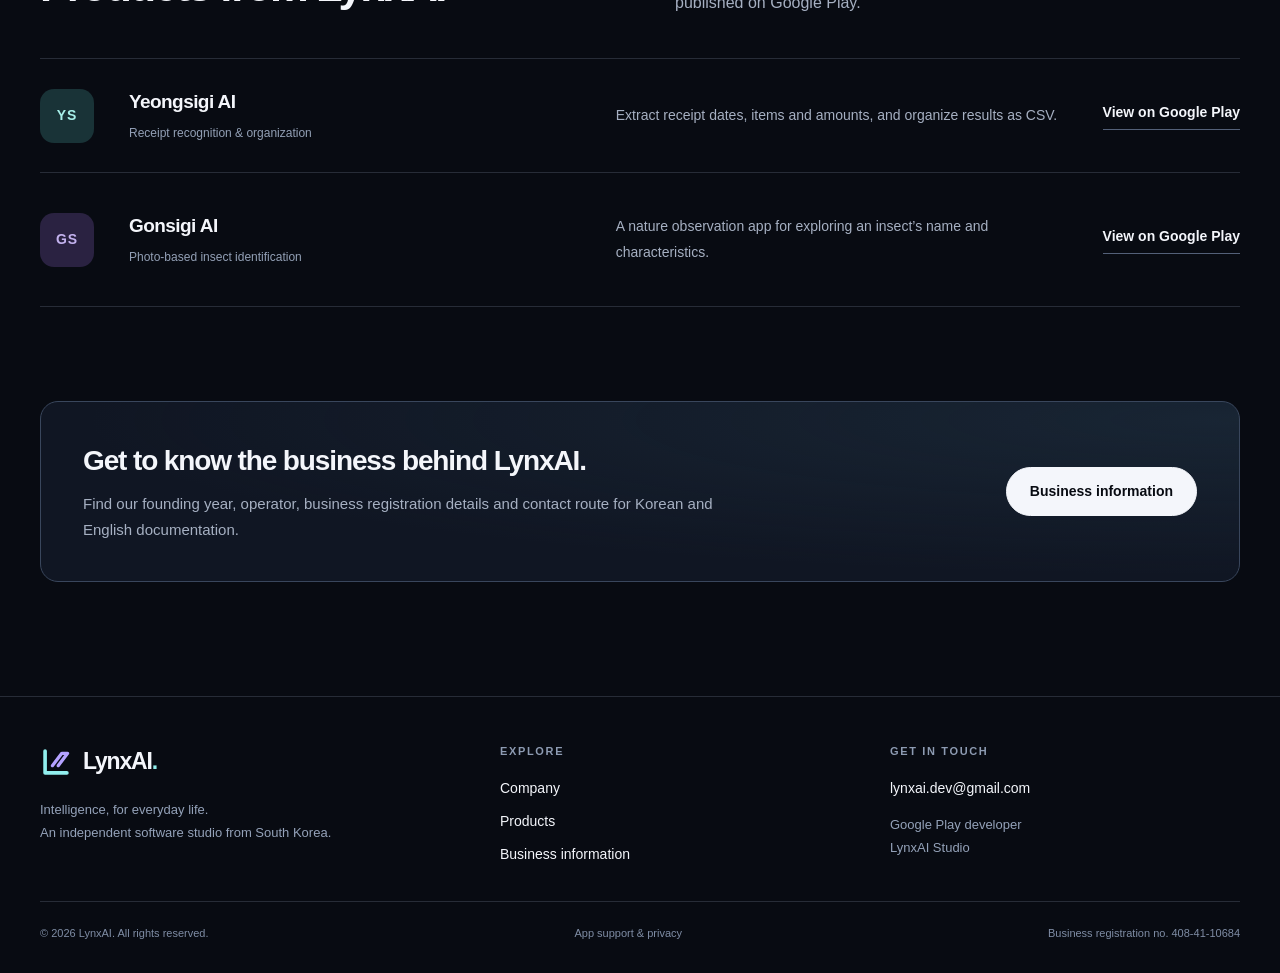
==== commit d17fb61c: "new version" ====
--- a/index.html
+++ b/index.html
@@ -1,79 +1,16 @@
-<!DOCTYPE html>
-<html lang="ko">
-<head>
-  <meta charset="UTF-8" />
-  <meta name="viewport" content="width=device-width, initial-scale=1" />
-  <meta name="theme-color" content="#070914" />
-  <meta name="description" content="LynxAI — Intelligence, made intuitive. 기술과 일상 사이, 더 자연스러운 가능성을 만듭니다." />
-  <title>LynxAI — Intelligence, made intuitive.</title>
-  <link rel="preconnect" href="https://fonts.googleapis.com" />
-  <link rel="preconnect" href="https://fonts.gstatic.com" crossorigin />
-  <link href="https://fonts.googleapis.com/css2?family=DM+Sans:wght@400;500;600;700;800&family=Manrope:wght@400;500;600;700;800&family=Noto+Sans+KR:wght@400;500;600;700;800&display=swap" rel="stylesheet" />
-  <style>
-    :root{--bg:#070914;--text:#f2f4ff;--muted:#a0a8c0;--line:rgba(255,255,255,.12);--cyan:#60e7fb;--violet:#a88cff;--purple:#7263ef;--width:1200px}
-    *{box-sizing:border-box}html{scroll-behavior:smooth}body{margin:0;overflow-x:hidden;background:var(--bg);color:var(--text);font-family:'Manrope','Noto Sans KR',sans-serif;-webkit-font-smoothing:antialiased}a{color:inherit;text-decoration:none}button{font:inherit}::selection{background:#a78bfa;color:#0a0b18}
-    body:before{content:"";position:fixed;inset:0;pointer-events:none;z-index:40;opacity:.17;background-image:url("data:image/svg+xml,%3Csvg viewBox='0 0 180 180' xmlns='http://www.w3.org/2000/svg'%3E%3Cfilter id='n'%3E%3CfeTurbulence type='fractalNoise' baseFrequency='.8' numOctaves='3' stitchTiles='stitch'/%3E%3C/filter%3E%3Crect width='100%25' height='100%25' filter='url(%23n)' opacity='.13'/%3E%3C/svg%3E")}
-    .shell{width:min(var(--width),calc(100% - 72px));margin:auto}.topbar{position:fixed;top:0;left:0;right:0;z-index:30;border-bottom:1px solid rgba(255,255,255,.07);background:rgba(7,9,20,.64);backdrop-filter:blur(22px);-webkit-backdrop-filter:blur(22px)}.nav{height:84px;display:flex;align-items:center;justify-content:space-between;gap:24px}.logo{display:inline-flex;align-items:center;gap:12px;font-family:'DM Sans',sans-serif;font-weight:800;font-size:24px;letter-spacing:-1.4px}.logo-symbol{height:34px;width:36px;filter:drop-shadow(0 0 12px rgba(135,121,255,.43))}.nav-links{display:flex;align-items:center;gap:34px;color:#b9bed0;font-size:13px;font-weight:600}.nav-links a{transition:color .2s}.nav-links a:hover{color:#fff}.nav-cta,.solid-btn{display:inline-flex;align-items:center;justify-content:center;gap:12px;border-radius:100px;background:#f4f3ff;color:#101020;font-weight:800;letter-spacing:-.02em;transition:transform .25s,box-shadow .25s}.nav-cta{padding:12px 19px;font-size:12px}.nav-cta:hover,.solid-btn:hover{transform:translateY(-3px);box-shadow:0 10px 40px rgba(175,161,255,.32)}.mobile-menu{display:none;border:0;background:none;color:white;font-size:26px}
-    .hero{position:relative;min-height:850px;display:flex;align-items:center;overflow:hidden;padding:170px 0 105px;isolation:isolate}.hero:after{content:"";position:absolute;z-index:-1;inset:0;background:linear-gradient(180deg,transparent 68%,#070914 100%)}.hero-grid{position:absolute;inset:0;z-index:-3;background-image:linear-gradient(rgba(185,178,255,.06) 1px,transparent 1px),linear-gradient(90deg,rgba(185,178,255,.06) 1px,transparent 1px);background-size:70px 70px;mask-image:linear-gradient(to bottom,transparent 6%,#000 45%,transparent 98%)}.aurora{position:absolute;z-index:-2;pointer-events:none;filter:blur(62px);border-radius:50%;animation:float 13s ease-in-out infinite alternate}.aurora.a{width:610px;height:610px;right:-150px;top:75px;background:radial-gradient(circle,rgba(103,83,244,.63),rgba(88,43,191,.22) 60%,transparent 75%)}.aurora.b{width:570px;height:370px;right:140px;top:230px;background:radial-gradient(circle,rgba(35,190,237,.35),rgba(13,121,156,.09) 60%,transparent 74%);animation-delay:-5s}.aurora.c{width:450px;height:350px;left:-220px;top:190px;background:radial-gradient(circle,rgba(128,79,239,.2),transparent 75%);animation-delay:-8s}.hero-inner{position:relative;display:grid;grid-template-columns:1.05fr .95fr;align-items:center;gap:20px}.eyebrow{display:inline-flex;align-items:center;gap:12px;letter-spacing:.15em;font-size:11px;font-weight:800;color:#c2bcff;text-transform:uppercase}.eyebrow:before{content:"";height:7px;width:7px;border-radius:50%;background:#83eddd;box-shadow:0 0 18px #83eddd}.hero h1{margin:29px 0 25px;font-size:clamp(62px,7.5vw,110px);letter-spacing:-.09em;line-height:1.08;font-weight:800}.gradient-word{display:block;background:linear-gradient(115deg,#fff 12%,#b2a5ff 48%,#66ebfc 92%);background-clip:text;-webkit-background-clip:text;color:transparent}.hero-desc{color:#bac1d6;line-height:1.95;letter-spacing:-.03em;font-size:clamp(15px,1.5vw,18px);max-width:500px}.hero-desc strong{color:#fff;font-weight:700}.actions{display:flex;flex-wrap:wrap;gap:13px;align-items:center;margin-top:37px}.solid-btn{padding:17px 25px;font-size:14px}.outline-btn{display:inline-flex;align-items:center;gap:12px;padding:16px 22px;border:1px solid rgba(255,255,255,.23);border-radius:100px;color:#ebebff;font-size:14px;font-weight:700;transition:background .2s,border .2s}.outline-btn:hover{background:rgba(255,255,255,.07);border-color:#aaa6ee}.hero-bottom{display:flex;gap:15px;align-items:center;margin-top:77px;color:#79839d;font-size:11px;font-weight:800;letter-spacing:.19em;text-transform:uppercase}.hero-bottom span{height:1px;width:56px;background:linear-gradient(90deg,#8f89fc,transparent)}
-    .orb-wrap{position:relative;height:570px;display:grid;place-items:center;perspective:800px}.orb-halo{position:absolute;width:min(40vw,530px);height:min(40vw,530px);border-radius:50%;border:1px solid rgba(202,209,255,.1);box-shadow:0 0 0 50px rgba(255,255,255,.018),0 0 0 110px rgba(255,255,255,.014)}.orb{width:410px;height:410px;position:relative;border-radius:50%;background:radial-gradient(circle at 26% 24%,rgba(239,250,255,.92),transparent 16%),radial-gradient(ellipse at 36% 22%,#a2fcff 0%,#5289eb 23%,transparent 48%),radial-gradient(ellipse at 72% 67%,#e176e3,#6b4dd0 36%,transparent 72%),radial-gradient(ellipse at 30% 80%,#2d2c91,#131c56 65%);box-shadow:inset -38px -42px 70px rgba(9,6,42,.66),inset 20px 20px 66px rgba(255,255,255,.22),0 0 100px rgba(112,80,249,.35),0 0 200px rgba(34,156,217,.15);animation:breathe 8s ease-in-out infinite,rotateOrb 20s ease-in-out infinite alternate}.orb:before{content:"";position:absolute;inset:-7%;border-radius:50%;border:1px solid rgba(215,226,255,.32);transform:rotate(-35deg) scaleY(.32);box-shadow:0 0 18px rgba(128,241,255,.22)}.orb:after{content:"";position:absolute;inset:15%;border-radius:50%;border:1px solid rgba(255,255,255,.09);filter:blur(1px)}.orbit-label{position:absolute;z-index:2;border:1px solid rgba(220,225,255,.2);padding:13px 17px;background:rgba(18,25,50,.61);backdrop-filter:blur(16px);border-radius:13px;color:#e3e5ff;font-size:11px;letter-spacing:.09em;font-weight:800;box-shadow:0 15px 60px rgba(0,0,0,.23)}.orbit-label.first{right:-9px;top:80px;transform:rotate(5deg)}.orbit-label.second{left:1%;bottom:90px;transform:rotate(-6deg)}.orbit-label .dot{display:inline-block;width:6px;height:6px;border-radius:50%;background:#72edea;margin-right:7px;box-shadow:0 0 12px #72edea}
-    .ticker{position:relative;border-block:1px solid rgba(255,255,255,.085);background:rgba(255,255,255,.017);overflow:hidden}.ticker-track{display:flex;align-items:center;gap:47px;padding:24px 0;width:max-content;animation:marquee 30s linear infinite;color:#8e98b4;font-weight:800;font-size:12px;letter-spacing:.28em}.ticker-track b{color:#776fa8;font-size:18px;font-weight:400}
-    .section{padding:145px 0}.section-kicker{display:flex;align-items:center;gap:12px;color:#a49dff;font-size:12px;font-weight:800;letter-spacing:.18em;text-transform:uppercase}.section-kicker:before{content:"";width:27px;height:1px;background:#a49dff}.section-heading{font-size:clamp(38px,5vw,64px);line-height:1.23;letter-spacing:-.075em;margin:25px 0 24px;font-weight:800}.muted{color:var(--muted);line-height:1.9;font-size:16px;letter-spacing:-.02em}.intro-head{max-width:900px}.feature-grid{margin-top:66px;display:grid;grid-template-columns:repeat(3,1fr);gap:18px}.feature{position:relative;min-height:325px;border:1px solid rgba(255,255,255,.105);padding:34px;border-radius:24px;background:linear-gradient(150deg,rgba(255,255,255,.055),rgba(255,255,255,.012));overflow:hidden;transition:transform .3s,border-color .3s,background .3s}.feature:hover{transform:translateY(-8px);border-color:rgba(166,148,255,.4);background:linear-gradient(150deg,rgba(115,95,197,.13),rgba(255,255,255,.012))}.feature-number{position:absolute;top:29px;right:32px;color:#4b5069;font-family:'DM Sans';font-size:12px;font-weight:800}.feature-icon{width:60px;height:60px;border:1px solid rgba(172,153,255,.25);border-radius:18px;display:grid;place-items:center;background:linear-gradient(140deg,rgba(117,97,232,.25),rgba(61,177,204,.08));font-size:27px;color:#cfc5ff}.feature h3{font-size:23px;letter-spacing:-.055em;margin:38px 0 12px}.feature p{font-size:14px;color:#9ca6be;line-height:1.9;margin:0}
-    .manifesto{position:relative;padding:125px 0;overflow:hidden;border-block:1px solid rgba(255,255,255,.07);background:radial-gradient(ellipse at 50% 100%,rgba(86,70,174,.17),transparent 60%),linear-gradient(120deg,#10132a,#090c1b 75%)}.manifesto:before{content:"";position:absolute;inset:-25%;pointer-events:none;background-image:repeating-radial-gradient(circle at 50% 120%,transparent 0,transparent 64px,rgba(145,131,255,.09) 65px,transparent 66px);opacity:.5}.manifesto-content{position:relative;max-width:940px;margin:auto;text-align:center}.manifesto .section-kicker{justify-content:center}.manifesto .section-heading{font-size:clamp(38px,5.7vw,76px)}.manifesto .section-heading em{font-style:normal;background:linear-gradient(95deg,#9d92ff,#78e5fa);color:transparent;background-clip:text;-webkit-background-clip:text}.manifesto .muted{max-width:600px;margin:0 auto}
-    .bottom-grid{display:grid;grid-template-columns:1.25fr .75fr;gap:65px;align-items:end}.contact-large{font-family:'DM Sans','Noto Sans KR',sans-serif;display:inline-block;font-size:clamp(28px,4.1vw,57px);font-weight:800;letter-spacing:-.065em;line-height:1.3;margin-top:22px;overflow-wrap:anywhere;transition:color .3s}.contact-large:hover{color:#9faaff}.contact-large svg{width:27px;height:27px;vertical-align:middle}.small-note{font-size:13px;color:#7f8aa6;line-height:1.85;margin-top:14px}.products-aside{padding:30px;border-radius:21px;background:rgba(255,255,255,.03);border:1px solid var(--line)}.products-aside h3{margin:0 0 11px;font-size:15px;letter-spacing:-.025em}.products-aside p{font-size:12px;line-height:1.7;color:#8e98b0;margin-bottom:17px}.product-links{display:flex;flex-wrap:wrap;gap:8px}.product-links a{padding:10px 13px;border:1px solid rgba(255,255,255,.16);border-radius:9px;font-size:12px;color:#d2d6e9;transition:border-color .2s,background .2s}.product-links a:hover{border-color:#a395ff;background:rgba(163,149,255,.09)}footer{border-top:1px solid rgba(255,255,255,.09);padding:36px 0 45px;color:#79839f;font-size:12px}.footer-inner{display:flex;justify-content:space-between;align-items:center;gap:28px;flex-wrap:wrap}.footer-right{display:flex;flex-wrap:wrap;gap:24px}.footer-right a:hover{color:#fff}
-    .reveal{opacity:0;transform:translateY(20px);transition:opacity .8s ease,transform .8s ease}.reveal.visible{opacity:1;transform:translateY(0)}
-    @keyframes float{to{transform:translate(35px,-45px) scale(1.12)}}@keyframes breathe{50%{transform:scale(1.055);filter:hue-rotate(18deg)}}@keyframes rotateOrb{to{rotate:12deg}}@keyframes marquee{to{transform:translateX(-50%)}}
-    @media(max-width:1050px){.hero-inner{grid-template-columns:1fr 1fr}.orb{width:330px;height:330px}.orb-wrap{height:420px}.feature{padding:27px}.orbit-label.first{right:0}}
-    @media(max-width:760px){.shell{width:min(100% - 40px,1200px)}.nav{height:72px}.nav-links{display:none;position:absolute;top:72px;left:0;right:0;flex-direction:column;gap:0;background:#111527;padding:8px 24px 22px;border-bottom:1px solid var(--line)}.nav-links.open{display:flex;align-items:stretch}.nav-links a{padding:15px 8px}.nav-cta{display:none}.mobile-menu{display:block}.hero{padding:148px 0 70px;min-height:unset}.hero-inner{display:flex;flex-direction:column;align-items:flex-start}.hero h1{font-size:clamp(57px,13vw,94px);margin:23px 0}.hero-desc{font-size:15px}.hero-bottom{margin-top:45px}.orb-wrap{width:100%;height:390px;margin:35px auto -10px}.orb{width:min(68vw,315px);height:min(68vw,315px)}.orb-halo{width:300px;height:300px}.orbit-label.first{top:10px;right:3px}.orbit-label.second{bottom:15px;left:2px}.section{padding:90px 0}.feature-grid{grid-template-columns:1fr;gap:12px;margin-top:40px}.feature{min-height:235px}.feature h3{margin-top:25px}.manifesto{padding:98px 0}.bottom-grid{grid-template-columns:1fr;gap:45px}.ticker-track{gap:27px;font-size:10px}.footer-inner{align-items:flex-start;flex-direction:column}}
-    @media(max-width:420px){.hero h1{font-size:54px}.solid-btn,.outline-btn{font-size:12px;padding:14px 17px}.orb-wrap{height:330px}.orb{width:260px;height:260px}.orbit-label{font-size:9px;padding:10px}.section-heading{font-size:37px}}
-    @media(prefers-reduced-motion:reduce){*,*:before,*:after{scroll-behavior:auto!important;animation-duration:.001ms!important;animation-iteration-count:1!important;transition-duration:.001ms!important}.reveal{opacity:1;transform:none}}
-  </style>
-</head>
-<body>
-  <nav class="topbar" aria-label="주 메뉴">
-    <div class="shell nav">
-      <a href="#home" class="logo" aria-label="LynxAI 홈">
-        <svg class="logo-symbol" viewBox="0 0 44 44" fill="none" aria-hidden="true"><defs><linearGradient id="mark" x1="2" y1="2" x2="43" y2="42"><stop stop-color="#6EE9F7"/><stop offset=".5" stop-color="#B5A5FF"/><stop offset="1" stop-color="#7467EA"/></linearGradient></defs><path d="M7 7V37H37" stroke="url(#mark)" stroke-width="6" stroke-linecap="round" stroke-linejoin="round"/><path d="M17 27L30 10H38L25 27" stroke="url(#mark)" stroke-width="5" stroke-linecap="round" stroke-linejoin="round"/></svg>
-        LynxAI<span style="color:#a8a0ff">.</span>
-      </a>
-      <div class="nav-links" id="navLinks"><a href="#about">About</a><a href="#philosophy">Philosophy</a><a href="#contact">Contact</a></div>
-      <a class="nav-cta" href="mailto:joel@lynxaitools.com">Let's connect <span aria-hidden="true">↗</span></a>
-      <button class="mobile-menu" id="mobileMenu" aria-label="메뉴 열기" aria-expanded="false" aria-controls="navLinks">☰</button>
-    </div>
-  </nav>
-  <main>
-    <section class="hero" id="home">
-      <div class="hero-grid"></div><div class="aurora a"></div><div class="aurora b"></div><div class="aurora c"></div>
-      <div class="shell hero-inner">
-        <div class="hero-copy">
-          <div class="eyebrow">A new perspective on intelligence</div>
-          <h1>Beyond<br><span class="gradient-word">the ordinary.</span></h1>
-          <p class="hero-desc">기술이 더 똑똑해질수록, 경험은 더 단순해져야 하니까.<br><strong>LynxAI</strong>는 인공지능의 가능성을 일상의 자연스러운 경험으로 연결합니다.</p>
-          <div class="actions"><a href="#about" class="solid-btn">Discover LynxAI <span aria-hidden="true">↗</span></a><a href="#philosophy" class="outline-btn">Our philosophy <span aria-hidden="true">↗</span></a></div>
-          <div class="hero-bottom"><span></span>Designed for what’s next</div>
-        </div>
-        <div class="orb-wrap" aria-label="LynxAI를 상징하는 추상적 빛의 구체 이미지" role="img"><div class="orb-halo"></div><div class="orb"></div><div class="orbit-label first"><span class="dot"></span>INTELLIGENCE IN MOTION</div><div class="orbit-label second">HUMAN × TECHNOLOGY</div></div>
-      </div>
-    </section>
-    <div class="ticker" aria-hidden="true"><div class="ticker-track"><span>CREATIVITY</span><b>✳</b><span>INTELLIGENCE</span><b>✳</b><span>SIMPLICITY</span><b>✳</b><span>POSSIBILITY</span><b>✳</b><span>LYNXAI</span><b>✳</b><span>CREATIVITY</span><b>✳</b><span>INTELLIGENCE</span><b>✳</b><span>SIMPLICITY</span><b>✳</b><span>POSSIBILITY</span><b>✳</b><span>LYNXAI</span><b>✳</b></div></div>
-    <section class="section" id="about"><div class="shell"><div class="intro-head reveal"><div class="section-kicker">01 / What we believe</div><h2 class="section-heading">Less complexity.<br>More possibility.</h2><p class="muted">복잡한 기술은 보이지 않게, 새로운 가능성은 더 가까이.<br>LynxAI는 인공지능과 사람 사이의 거리를 줄이는 경험을 고민합니다.</p></div>
-      <div class="feature-grid">
-        <article class="feature reveal"><span class="feature-number">01</span><div class="feature-icon" aria-hidden="true">✦</div><h3>Thoughtful Intelligence</h3><p>기술 자체보다 기술을 사용하는 사람을 먼저 생각합니다. 작지만 의미 있는 경험의 차이를 만듭니다.</p></article>
-        <article class="feature reveal"><span class="feature-number">02</span><div class="feature-icon" aria-hidden="true">◎</div><h3>Radical Simplicity</h3><p>어려운 것은 덜어내고 중요한 것만 남깁니다. 누구나 자연스럽게 사용할 수 있는 기술을 지향합니다.</p></article>
-        <article class="feature reveal"><span class="feature-number">03</span><div class="feature-icon" aria-hidden="true">↗</div><h3>Endless Curiosity</h3><p>지금 가능한 것에 머무르지 않습니다. 새로운 아이디어를 실험하며 더 나은 내일을 탐색합니다.</p></article>
-      </div>
-    </div></section>
-    <section class="manifesto" id="philosophy"><div class="shell manifesto-content reveal"><div class="section-kicker">02 / Our philosophy</div><h2 class="section-heading">The future should feel<br><em>effortless.</em></h2><p class="muted">우리가 그리는 미래는 단순히 더 많은 기능이 있는 세상이 아닙니다.<br>복잡한 과정은 줄어들고, 사람의 가능성은 더 넓어지는 세상입니다.</p></div></section>
-    <section class="section" id="contact"><div class="shell bottom-grid"><div class="reveal"><div class="section-kicker">03 / Let's talk</div><h2 class="section-heading">Ideas start with<br>a conversation.</h2><p class="muted">새로운 아이디어, 협업 또는 간단한 인사까지.<br>LynxAI와 이야기해 보세요.</p><a class="contact-large" href="mailto:joel@lynxaitools.com">joel@lynxaitools.com <svg viewBox="0 0 24 24" fill="none" stroke="currentColor" stroke-width="1.7" aria-hidden="true"><path d="M5 19 19 5M7 5h12v12"/></svg></a></div>
-      <aside class="products-aside reveal"><h3>A little more from LynxAI</h3><p>LynxAI의 작은 아이디어들을 만나보세요.</p><div class="product-links"><a href="https://play.google.com/store/apps/details?id=com.roro.snapreceipt&amp;hl=ko" target="_blank" rel="noopener noreferrer">영식이 ↗</a><a href="https://play.google.com/store/apps/details?id=com.roro.bugid.insect_identifier&amp;hl=ko" target="_blank" rel="noopener noreferrer">곤식이 · 곤충식별 ↗</a></div></aside>
-    </div></section>
-  </main>
-  <footer><div class="shell footer-inner"><div>© <span id="year">2026</span> LynxAI. Made with curiosity.</div><div class="footer-right"><a href="/privacy.html">개인정보처리방침</a><a href="/delete-account.html">계정 삭제 요청</a><a href="mailto:joel@lynxaitools.com">문의하기</a></div></div></footer>
-  <script>
-    document.getElementById('year').textContent=new Date().getFullYear();
-    const menu=document.getElementById('mobileMenu'),links=document.getElementById('navLinks');
-    menu.addEventListener('click',()=>{const open=links.classList.toggle('open');menu.setAttribute('aria-expanded',String(open));menu.setAttribute('aria-label',open?'메뉴 닫기':'메뉴 열기');menu.textContent=open?'✕':'☰'});
-    links.querySelectorAll('a').forEach(a=>a.addEventListener('click',()=>{links.classList.remove('open');menu.setAttribute('aria-expanded','false');menu.textContent='☰'}));
-    if('IntersectionObserver' in window){const observer=new IntersectionObserver(entries=>{entries.forEach(e=>{if(e.isIntersecting){e.target.classList.add('visible');observer.unobserve(e.target)}})},{threshold:.12});document.querySelectorAll('.reveal').forEach(el=>observer.observe(el));}else{document.querySelectorAll('.reveal').forEach(el=>el.classList.add('visible'))}
-  </script>
-</body>
-</html>
+<!doctype html>
+<html lang="en"><head><meta charset="utf-8"><meta name="viewport" content="width=device-width,initial-scale=1"><meta name="theme-color" content="#080b12"><title>LynxAI — Intelligence, for everyday life</title><meta name="description" content="LynxAI builds software that makes everyday information easier to work with. Founded in South Korea, we turn practical ideas into working products."><meta property="og:type" content="website"><meta property="og:title" content="LynxAI — Intelligence, for everyday life"><meta property="og:description" content="LynxAI builds software that makes everyday information easier to work with. Founded in South Korea, we turn practical ideas into working products."><meta property="og:locale" content="en_US"><link rel="icon" type="image/svg+xml" href="data:image/svg+xml,%3Csvg%20xmlns%3D%22http%3A%2F%2Fwww.w3.org%2F2000%2Fsvg%22%20viewBox%3D%220%200%2044%2044%22%3E%3Crect%20width%3D%2244%22%20height%3D%2244%22%20rx%3D%2211%22%20fill%3D%22%23080b12%22%2F%3E%3Cpath%20d%3D%22M10%209v25h24%22%20fill%3D%22none%22%20stroke%3D%22%2391efee%22%20stroke-width%3D%224%22%20stroke-linecap%3D%22round%22%2F%3E%3Cpath%20d%3D%22m19%2026%2011-15h6L25%2026%22%20fill%3D%22none%22%20stroke%3D%22%23b4a2ff%22%20stroke-width%3D%223%22%20stroke-linecap%3D%22round%22%2F%3E%3C%2Fsvg%3E"><link rel="alternate" hreflang="en" href="index.html"><link rel="alternate" hreflang="ko" href="ko/index.html"><link rel="alternate" hreflang="x-default" href="index.html"><style>:root{color-scheme:dark;--bg:#080b12;--panel:#101521;--text:#f4f6fb;--muted:#a6b0c2;--line:rgba(201,214,244,.16);--cyan:#91efee;--violet:#b4a2ff;--max:1200px}*{box-sizing:border-box}html{scroll-behavior:smooth}body{margin:0;background:var(--bg);color:var(--text);font-family:Inter,"Pretendard","Noto Sans KR",-apple-system,BlinkMacSystemFont,"Segoe UI",sans-serif;line-height:1.7;word-break:keep-all;overflow-wrap:break-word}a{color:inherit;text-decoration:none}button{font:inherit}a,button{-webkit-tap-highlight-color:transparent}a:focus-visible,button:focus-visible,summary:focus-visible{outline:3px solid var(--cyan);outline-offset:5px}::selection{color:#080b12;background:var(--cyan)}.wrap{width:min(var(--max),calc(100% - 80px));margin:auto}.skip{position:fixed;left:20px;top:-80px;padding:12px 20px;background:var(--cyan);color:#080b12;z-index:100}.skip:focus{top:12px}.header{position:relative;z-index:20;border-bottom:1px solid var(--line);background:rgba(8,11,18,.97)}.nav{height:88px;display:flex;align-items:center;gap:34px}.brand{display:inline-flex;align-items:center;gap:11px;font-size:25px;font-weight:800;letter-spacing:-1.2px;white-space:nowrap}.brand svg{width:32px;height:32px}.brand .brand-dot{color:var(--cyan)}.navlinks{margin-left:auto;display:flex;align-items:center;gap:30px}.navlinks a{font-size:14px;color:var(--muted);white-space:nowrap;transition:color .2s}.navlinks a:hover,.navlinks a[aria-current=page]{color:white}.navlinks a[aria-current=page]{box-shadow:0 2px 0 var(--cyan);padding-bottom:6px}.language{font-size:13px;border-left:1px solid var(--line);padding-left:24px;letter-spacing:.08em;font-weight:700}.nav-contact{font-size:13px!important;color:var(--bg)!important;background:var(--text);border-radius:50px;padding:9px 17px;box-shadow:none!important}.menu{display:none;width:44px;height:44px;border:1px solid var(--line);background:none;color:white;border-radius:10px;cursor:pointer}.menu span{display:block;height:1px;width:18px;background:currentColor;margin:5px auto}.kicker{font-size:12px;letter-spacing:.19em;font-weight:700;text-transform:uppercase;color:var(--cyan);margin:0 0 25px}.hero{position:relative;padding:94px 0 76px;isolation:isolate;overflow:hidden}.hero:before{content:"";position:absolute;width:720px;height:720px;right:-280px;top:-200px;background:radial-gradient(circle,rgba(101,90,220,.18),transparent 70%);z-index:-1;pointer-events:none}.hero-grid{display:grid;grid-template-columns:1.14fr .86fr;align-items:center;gap:24px}.hero h1{font-size:clamp(54px,5.8vw,82px);letter-spacing:-.065em;line-height:1.16;margin:0 0 28px;font-weight:750}.hero h1 span{background:linear-gradient(110deg,#bba8ff,#a1eff0);color:transparent;background-clip:text;-webkit-background-clip:text}.hero .lead{font-size:18px;line-height:1.95;max-width:490px;margin:0;color:var(--muted)}.buttons{display:flex;gap:12px;flex-wrap:wrap;margin-top:34px}.button{display:inline-flex;align-items:center;justify-content:center;min-height:49px;padding:11px 23px;font-size:14px;font-weight:650;border-radius:100px;background:var(--text);color:var(--bg);border:1px solid var(--text);transition:background .2s,transform .2s}.button:hover{background:#d7eaf5;transform:translateY(-2px)}.button.secondary{background:transparent;color:var(--text);border-color:#404b60}.button.secondary:hover{background:#192231}.button.small{min-height:43px;font-size:13px;padding:9px 18px}.text-link{display:inline-block;font-size:14px;font-weight:650;border-bottom:1px solid #536078;padding-bottom:4px}.text-link:hover{border-color:var(--cyan);color:var(--cyan)}.hero-art{position:relative;height:410px;display:flex;align-items:center;justify-content:center}.orbit-outer{position:absolute;width:370px;height:370px;border:1px solid #2a3243;border-radius:50%;transform:rotate(-20deg)}.orbit-outer:before{content:"";position:absolute;inset:-24px;border:1px dashed rgba(176,193,224,.15);border-radius:50%}.orb{position:relative;width:277px;height:277px;border-radius:50%;background:radial-gradient(circle at 30% 27%,rgba(217,255,255,.8),transparent 17%),radial-gradient(ellipse at 36% 28%,#91ebfa,rgba(78,134,199,.7) 31%,transparent 65%),radial-gradient(ellipse at 77% 72%,#8d5da4,#3b3778 47%,#0e1834 78%);box-shadow:inset -23px -34px 60px #080b1590,inset 7px 7px 23px #d5e7ff3b,0 20px 90px #7164d032;animation:orbLight 14s ease-in-out infinite alternate}.orb:after{content:"";position:absolute;inset:-21px -47px;border:1px solid rgba(196,236,255,.42);border-radius:50%;transform:rotate(-29deg) scaleY(.36)}.orbit-caption{position:absolute;bottom:0;left:50%;transform:translateX(-50%);font-size:11px;letter-spacing:.19em;color:#8996ad;white-space:nowrap}.orbit-north{position:absolute;top:0;left:19%;font-size:11px;font-weight:650;letter-spacing:.12em;color:#b3bfd2}.orbit-tag{position:absolute;right:-4px;bottom:89px;padding:14px 20px;border:1px solid #424355;border-radius:12px;background:linear-gradient(135deg,#161d2ff2,#12121ddd);box-shadow:0 12px 60px #0005;backdrop-filter:blur(14px)}.orbit-tag span{display:block;font-size:10px;color:#aaa9c9;letter-spacing:.14em}.orbit-tag strong{font-size:17px;font-weight:600;letter-spacing:-.04em}.facts-strip{display:grid;grid-template-columns:repeat(3,1fr);border-top:1px solid var(--line);border-bottom:1px solid var(--line);margin-top:65px}.fact{padding:24px 28px 24px 0;display:flex;align-items:baseline;gap:17px}.fact+.fact{border-left:1px solid var(--line);padding-left:34px}.fact strong{font-size:27px;line-height:1.3;font-weight:600;letter-spacing:-.03em}.fact span{font-size:12px;color:var(--muted)}.section{padding:94px 0}.section+.section{padding-top:0}.section-title{display:grid;grid-template-columns:1fr 1fr;gap:70px;align-items:end;margin-bottom:42px}.section-title h2,.section h2{font-size:clamp(30px,3.4vw,46px);letter-spacing:-.055em;line-height:1.35;font-weight:650;margin:0}.section-title .kicker{margin-bottom:17px}.section-title p{font-size:16px;color:var(--muted);margin:0}.twocol{display:grid;grid-template-columns:1fr 1fr;gap:24px}.focus-card{padding:32px;border:1px solid var(--line);border-radius:16px;background:linear-gradient(125deg,#121a27,#0c101a);position:relative;overflow:hidden}.focus-card .number{color:#94a7c5;font-size:12px;letter-spacing:.16em}.focus-card h3{font-size:23px;font-weight:600;letter-spacing:-.035em;margin:26px 0 14px}.focus-card p{font-size:16px;color:var(--muted);max-width:400px;margin:0}.focus-card .accent-line{width:74px;height:3px;margin-top:30px;background:linear-gradient(90deg,var(--cyan),transparent)}.focus-card:last-child .accent-line{background:linear-gradient(90deg,var(--violet),transparent)}.product-list{border-top:1px solid var(--line)}.product-row{display:grid;grid-template-columns:65px 1fr 1fr auto;gap:24px;align-items:center;padding:27px 0;border-bottom:1px solid var(--line)}.product-monogram{display:grid;place-items:center;width:54px;height:54px;border-radius:14px;background:#193337;color:#a7f0e9;font-size:14px;font-weight:750;letter-spacing:.06em}.product-monogram.purple{background:#2a2241;color:#c3b2ee}.product-name h3{margin:0;font-size:20px;font-weight:600;letter-spacing:-.03em}.product-name span{font-size:12px;color:#93a0b6}.product-desc{color:var(--muted);font-size:14px;line-height:1.8}.callout{border:1px solid #39465c;border-radius:18px;padding:39px 42px;display:flex;align-items:center;justify-content:space-between;gap:34px;background:radial-gradient(ellipse at 100% 10%,#29435555,transparent 68%),#101623}.callout h2{font-size:28px;letter-spacing:-.04em;line-height:1.45;margin:0 0 10px}.callout p{font-size:15px;color:var(--muted);margin:0;max-width:650px}.callout .button{flex-shrink:0}.page-intro{padding:83px 0 57px;position:relative}.page-intro h1{font-size:clamp(43px,5vw,68px);line-height:1.22;letter-spacing:-.055em;font-weight:650;margin:0 0 23px}.page-intro .lead{max-width:710px;font-size:18px;color:var(--muted);line-height:1.9;margin:0}.page-intro:after{content:"";display:block;width:68px;height:3px;background:linear-gradient(90deg,var(--cyan),var(--violet));margin-top:35px}.content-section{padding:0 0 78px}.content-grid{display:grid;grid-template-columns:.8fr 1.2fr;gap:80px}.content-grid h2{font-size:30px;letter-spacing:-.04em;line-height:1.4;margin:0 0 18px;font-weight:600}.body-text{font-size:16px;color:var(--muted);margin:0 0 18px;line-height:1.95}.info-table{margin:0;border-top:1px solid var(--line)}.info-table>div{display:grid;grid-template-columns:180px 1fr;gap:20px;border-bottom:1px solid var(--line);padding:17px 0}.info-table dt{color:var(--muted);font-size:14px}.info-table dd{margin:0;font-size:15px;overflow-wrap:anywhere;word-break:normal}.fine{font-size:13px;color:#91a0b7;line-height:1.9;margin-top:17px}.founder{padding:30px;border:1px solid var(--line);border-radius:16px;background:#101522;display:flex;align-items:center;gap:22px;margin-top:32px}.initials{display:grid;place-items:center;width:68px;height:68px;border-radius:50%;background:linear-gradient(135deg,#293749,#23203c);color:#d0c7ef;flex-shrink:0;font-size:20px;font-weight:600}.founder h3{font-size:20px;font-weight:600;margin:0}.founder p{color:var(--muted);font-size:14px;margin:4px 0 0}.principles{display:grid;grid-template-columns:repeat(3,1fr);gap:30px;margin-top:36px}.principle{border-top:1px solid #40526c;padding-top:21px}.principle .index{color:var(--cyan);font-size:12px}.principle h3{font-size:20px;letter-spacing:-.04em;margin:17px 0 12px;font-weight:600}.principle p{font-size:15px;color:var(--muted);margin:0}.app-detail{padding:39px 40px;border:1px solid var(--line);border-radius:18px;background:linear-gradient(125deg,#121d29,#0f1320);margin-bottom:25px}.app-detail.violet{background:linear-gradient(125deg,#1a172a,#0f1320)}.app-top{display:flex;gap:21px;align-items:center;margin-bottom:27px}.app-top .product-monogram{width:66px;height:66px}.app-top h2{font-size:30px;font-weight:600;letter-spacing:-.045em;margin:0}.app-top p{font-size:13px;color:var(--muted);margin:0}.app-body{display:grid;grid-template-columns:1.1fr .9fr;gap:64px}.app-body .body-text{margin-bottom:25px}.features{margin:0;padding:0;list-style:none;border-top:1px solid var(--line)}.features li{padding:13px 0;border-bottom:1px solid var(--line);font-size:15px;color:#c4cddc}.app-links{display:flex;gap:20px;align-items:center;flex-wrap:wrap;margin-top:27px}.support-panel{padding:28px 0;border-top:1px solid var(--line);display:grid;grid-template-columns:1fr 1fr;gap:35px}.support-panel h2{font-size:22px;margin:0 0 10px;font-weight:600}.support-panel p{font-size:15px;color:var(--muted);margin:0 0 14px}.doc-grid{display:grid;grid-template-columns:1fr 1fr;gap:24px;margin-bottom:25px}.doc-card{border:1px solid var(--line);border-radius:18px;padding:31px;background:#101622;display:flex;flex-direction:column;align-items:flex-start}.doc-icon{width:45px;height:54px;border:1px solid #536077;border-radius:6px;position:relative;color:var(--cyan);display:grid;place-items:center;font-size:12px;font-weight:650;margin-bottom:27px}.doc-card h2{font-size:23px;font-weight:600;letter-spacing:-.035em;margin:0 0 14px}.doc-card p{font-size:15px;color:var(--muted);margin:0 0 24px;flex:1}.doc-card .doc-status{font-size:12px;margin-top:15px;color:#91a0b7}.notice{padding:22px 25px;border:1px solid #354454;border-radius:12px;background:#101b25;color:#b2c5d3;font-size:14px;line-height:1.9;margin:22px 0 0}.document-information{padding:40px;border:1px solid var(--line);border-radius:18px;background:#0d121d}.document-information h2{font-size:25px;font-weight:600;letter-spacing:-.04em;margin:0 0 24px}.email-heading{font-size:clamp(25px,3vw,39px);font-weight:600;letter-spacing:-.04em;line-height:1.5;overflow-wrap:anywhere}.footer{padding:45px 0 30px;border-top:1px solid var(--line);margin-top:20px}.footer-main{display:grid;grid-template-columns:1.2fr 1fr 1fr;gap:40px;padding-bottom:35px}.footer .brand{font-size:23px}.footer p{font-size:13px;color:#94a2b9;margin:12px 0 0;line-height:1.8}.footer-label{font-size:11px;font-weight:650;letter-spacing:.15em;color:#8d9bb2;margin-bottom:16px}.footer-links{display:flex;flex-direction:column;gap:9px;font-size:14px}.footer-links a:hover{color:var(--cyan)}.footer-bottom{border-top:1px solid var(--line);padding-top:22px;display:flex;justify-content:space-between;gap:24px;font-size:11px;color:#7f8da5}.footer-bottom a:hover{color:white}.en .hero h1{font-size:clamp(52px,5.6vw,78px);letter-spacing:-.055em}.en .hero .lead{max-width:470px}.en .fact strong{font-size:25px}.en .product-name h3{font-size:19px}@keyframes orbLight{to{filter:hue-rotate(12deg);transform:translateY(-7px)}}@media(min-width:1500px){.hero{padding-top:108px}.hero-art{height:440px}}@media(max-width:1024px){.wrap{width:calc(100% - 56px)}.nav{gap:21px}.navlinks{gap:21px}.language{padding-left:17px}.hero{padding-top:72px}.hero h1,.en .hero h1{font-size:59px}.hero-art{height:355px}.orb{width:225px;height:225px}.orbit-outer{width:296px;height:296px}.orbit-tag{right:0;bottom:50px}.orbit-caption{font-size:9px}.facts-strip{margin-top:45px}.fact{flex-direction:column;gap:5px}.section-title{gap:35px}.product-row{grid-template-columns:56px 1fr 1.1fr auto;gap:17px}.content-grid{gap:38px;grid-template-columns:.8fr 1.2fr}.info-table>div{grid-template-columns:140px 1fr}.app-body{gap:35px}}@media(max-width:760px){.wrap{width:calc(100% - 40px)}.nav{height:74px;gap:16px}.brand{font-size:24px}.navlinks{display:none;position:absolute;top:74px;left:0;right:0;padding:18px 24px 25px;background:#101624;border-bottom:1px solid #3c485d;flex-direction:column;gap:6px;align-items:stretch}.navlinks.is-open{display:flex}.navlinks a{padding:11px 5px;min-height:44px}.navlinks a[aria-current=page]{box-shadow:none;color:var(--cyan);padding-bottom:11px}.navlinks .nav-contact{margin-top:7px;padding:11px 18px;text-align:center}.language{margin-left:auto;padding-left:0;border:0;font-size:12px}.menu{display:block}.hero{padding:55px 0 43px}.hero-grid{display:flex;flex-direction:column;align-items:stretch}.hero h1,.en .hero h1{font-size:clamp(46px,10.2vw,66px);letter-spacing:-.06em}.hero .lead{font-size:16px;max-width:none;line-height:1.95}.hero .kicker{font-size:10px;letter-spacing:.17em;margin-bottom:22px}.buttons{margin-top:27px;gap:10px}.button{font-size:13px;min-height:47px;padding:10px 20px}.hero-art{height:320px;margin-top:21px;max-width:420px;width:100%;align-self:center}.orb{width:213px;height:213px}.orbit-outer{width:273px;height:273px}.orbit-tag{right:8px;bottom:47px;padding:11px 15px}.orbit-tag strong{font-size:15px}.orbit-north{left:12%;font-size:9px}.orbit-caption{font-size:9px;bottom:-5px}.facts-strip{margin-top:40px}.fact{padding:19px 8px 19px 0;gap:7px}.fact+.fact{padding-left:16px}.fact strong,.en .fact strong{font-size:20px}.fact span{font-size:11px}.section{padding:58px 0}.section-title{grid-template-columns:1fr;gap:22px;margin-bottom:29px}.section-title h2,.section h2{font-size:32px}.section-title p{font-size:15px}.section-title .kicker{font-size:11px}.twocol{grid-template-columns:1fr;gap:14px}.focus-card{padding:27px}.focus-card h3{margin-top:20px;font-size:21px}.focus-card p{font-size:15px}.focus-card .accent-line{margin-top:24px}.product-row{grid-template-columns:47px 1fr;gap:12px 17px;padding:25px 0}.product-monogram{width:47px;height:47px;border-radius:12px}.product-name h3{font-size:19px}.product-desc{grid-column:2;margin:0;font-size:14px}.product-row>.text-link{grid-column:2;justify-self:start}.callout{flex-direction:column;align-items:flex-start;padding:27px;gap:23px}.callout h2{font-size:25px}.callout p{font-size:14px}.page-intro{padding:56px 0 42px}.page-intro h1{font-size:42px}.page-intro .lead{font-size:16px}.page-intro .kicker{font-size:11px;margin-bottom:20px}.content-section{padding-bottom:55px}.content-grid{grid-template-columns:1fr;gap:29px}.content-grid h2{font-size:27px}.body-text{font-size:15px}.info-table>div{grid-template-columns:108px 1fr;gap:18px;padding:15px 0}.info-table dt{font-size:13px}.info-table dd{font-size:14px}.founder{padding:24px;margin-top:25px}.initials{width:58px;height:58px}.principles{grid-template-columns:1fr;gap:26px}.principle h3{margin-top:12px}.app-detail{padding:27px 25px}.app-top{gap:15px}.app-top h2{font-size:26px}.app-top .product-monogram{width:54px;height:54px}.app-body{grid-template-columns:1fr;gap:16px}.app-body .body-text{margin-bottom:14px}.app-links{gap:19px}.support-panel{grid-template-columns:1fr;gap:26px}.doc-grid{grid-template-columns:1fr;gap:17px}.doc-card{padding:27px}.doc-card h2{font-size:23px}.document-information{padding:25px 22px}.document-information h2{font-size:23px}.notice{padding:18px 21px;font-size:13px}.footer{padding-top:34px}.footer-main{grid-template-columns:1fr 1fr;gap:30px}.footer-main>div:first-child{grid-column:1/-1}.footer-label{font-size:10px}.footer-links{font-size:13px}.footer-bottom{flex-direction:column;gap:10px;font-size:11px}.email-heading{font-size:27px}}@media(max-width:370px){.wrap{width:calc(100% - 32px)}.hero h1,.en .hero h1{font-size:43px}.button{padding-inline:16px}.fact strong,.en .fact strong{font-size:18px}.fact span{font-size:10px}.orbit-tag{right:0}.page-intro h1{font-size:37px}.info-table>div{grid-template-columns:95px 1fr;gap:12px}}@media(prefers-reduced-motion:reduce){html{scroll-behavior:auto}*,*:before,*:after{animation:none!important;transition:none!important}}@media print{body{background:white;color:#111}.header,.footer,.buttons,.hero-art,.button,.skip{display:none}.wrap{width:100%}.page-intro{padding-top:0}.kicker,.body-text,.lead,.info-table dt,.info-table dd{color:#333!important}.document-information,.doc-card{border:1px solid #ccc;background:white}.notice{background:white;color:#333}.info-table>div{border-color:#ccc}}
+
+@media(max-width:760px){.body-text,.focus-card p,.section-title p,.principle p,.doc-card p{font-size:16px}}
+
+.sr-only{position:absolute;width:1px;height:1px;padding:0;margin:-1px;overflow:hidden;clip:rect(0,0,0,0);white-space:nowrap;border:0}</style><script type="application/ld+json">{"@context": "https://schema.org", "@type": "Organization", "name": "LynxAI", "alternateName": "LynxAI Studio", "foundingDate": "2025", "founder": {"@type": "Person", "name": "Manyeong Lee", "alternateName": "이만영"}, "email": "lynxai.dev@gmail.com", "address": {"@type": "PostalAddress", "addressCountry": "KR"}, "identifier": {"@type": "PropertyValue", "propertyID": "South Korea business registration number", "value": "408-41-10684"}}</script></head>
+<body class="en"><a class="skip" href="#main">Skip to content</a><header class="header"><nav class="wrap nav" aria-label="Main navigation"><a class="brand" href="index.html" aria-label="LynxAI home"><svg viewBox="0 0 44 44" fill="none" aria-hidden="true"><path d="M7 7V37H37" stroke="#91EFEE" stroke-width="5" stroke-linecap="round" stroke-linejoin="round"/><path d="M17 27L30 10H38L25 27" stroke="#B4A2FF" stroke-width="4.5" stroke-linecap="round" stroke-linejoin="round"/></svg><span>LynxAI<span class="brand-dot">.</span></span></a><div class="navlinks" id="navigation"><a href="company.html">Company</a><a href="products.html">Products</a><a href="documents.html">Business information</a><a class="nav-contact" href="mailto:lynxai.dev@gmail.com">Contact</a></div><a class="language" href="ko/index.html" lang="ko" aria-label="한국어 페이지">한국어</a><button class="menu" type="button" aria-label="Open menu" aria-expanded="false" aria-controls="navigation"><span></span><span></span></button></nav></header>
+<main id="main"><section class="hero"><div class="wrap"><div class="hero-grid"><div>
+ <p class="kicker">Independent AI software studio</p><h1>Intelligence,<br><span>for everyday life.</span></h1><p class="lead">LynxAI builds software that makes everyday information easier to work with. Founded in South Korea, we turn practical ideas into working products.</p><div class="buttons"><a class="button" href="company.html">Meet LynxAI</a><a class="button secondary" href="products.html">Explore our apps</a></div></div>
+ <div class="hero-art" aria-hidden="true"><div class="orbit-north">LYNXAI / EST. 2025</div><div class="orbit-outer"></div><div class="orb"></div><div class="orbit-tag"><span>FROM IDEA TO PRODUCT</span><strong>Intelligence, made intuitive.</strong></div><div class="orbit-caption">SOFTWARE · MOBILE · APPLIED AI</div></div></div>
+ <div class="facts-strip"><div class="fact"><strong>2025</strong><span>Founded</span></div><div class="fact"><strong>South Korea</strong><span>Based in</span></div><div class="fact"><strong>02</strong><span>Apps on Google Play</span></div></div></div></section>
+ <section class="section"><div class="wrap"><div class="section-title"><div><p class="kicker">01 / Our focus</p><h2>Small problems.<br>Useful experiences.</h2></div><p>Technology should have a clear purpose. We focus on everyday moments: organizing information and understanding the world around us.</p></div><div class="twocol"><article class="focus-card"><span class="number">DOCUMENTS & INFORMATION</span><h3>Working with documents</h3><p>Read a receipt image and organize the details that matter. Make repetitive data entry easier to manage.</p><div class="accent-line"></div></article><article class="focus-card"><span class="number">CURIOSITY & DISCOVERY</span><h3>Exploring the world</h3><p>Use a photo to discover an insect’s name and characteristics. Turn a moment of curiosity into understanding.</p><div class="accent-line"></div></article></div></div></section>
+ <section class="section"><div class="wrap"><div class="section-title"><div><p class="kicker">02 / Selected products</p><h2>Products from LynxAI</h2></div><p>Our ideas take shape as usable mobile apps. Explore the products currently published on Google Play.</p></div><div class="product-list"><article class="product-row"><div class="product-monogram " aria-hidden="true">YS</div><div class="product-name"><h3>Yeongsigi AI</h3><span>Receipt recognition & organization</span></div><p class="product-desc">Extract receipt dates, items and amounts, and organize results as CSV.</p><a class="text-link" href="https://play.google.com/store/apps/details?id=com.roro.snapreceipt" target="_blank" rel="noopener noreferrer">View on Google Play<span class="sr-only"> (opens in a new tab)</span></a></article><article class="product-row"><div class="product-monogram purple" aria-hidden="true">GS</div><div class="product-name"><h3>Gonsigi AI</h3><span>Photo-based insect identification</span></div><p class="product-desc">A nature observation app for exploring an insect’s name and characteristics.</p><a class="text-link" href="https://play.google.com/store/apps/details?id=com.roro.bugid.insect_identifier" target="_blank" rel="noopener noreferrer">View on Google Play<span class="sr-only"> (opens in a new tab)</span></a></article></div></div></section><section class="section"><div class="wrap"><div class="callout"><div><h2>Get to know the business behind LynxAI.</h2><p>Find our founding year, operator, business registration details and contact route for Korean and English documentation.</p></div><a class="button" href="documents.html">Business information</a></div></div></section></main>
+<footer class="footer"><div class="wrap"><div class="footer-main"><div><a class="brand" href="index.html"><svg viewBox="0 0 44 44" fill="none" aria-hidden="true"><path d="M7 7V37H37" stroke="#91EFEE" stroke-width="5" stroke-linecap="round" stroke-linejoin="round"/><path d="M17 27L30 10H38L25 27" stroke="#B4A2FF" stroke-width="4.5" stroke-linecap="round" stroke-linejoin="round"/></svg><span>LynxAI<span class="brand-dot">.</span></span></a><p>Intelligence, for everyday life.<br>An independent software studio from South Korea.</p></div><div><div class="footer-label">EXPLORE</div><div class="footer-links"><a href="company.html">Company</a><a href="products.html">Products</a><a href="documents.html">Business information</a></div></div><div><div class="footer-label">GET IN TOUCH</div><div class="footer-links"><a href="mailto:lynxai.dev@gmail.com">lynxai.dev@gmail.com</a></div><p>Google Play developer<br>LynxAI Studio</p></div></div><div class="footer-bottom"><span>© 2026 LynxAI. All rights reserved.</span><a href="products.html#support">App support & privacy</a><span>Business registration no. 408-41-10684</span></div></div></footer><script>const menu=document.querySelector('.menu');const links=document.querySelector('.navlinks');
+if(menu&&links){menu.addEventListener('click',()=>{const open=menu.getAttribute('aria-expanded')!=='true';menu.setAttribute('aria-expanded',String(open));links.classList.toggle('is-open',open);});document.addEventListener('keydown',e=>{if(e.key==='Escape'){links.classList.remove('is-open');menu.setAttribute('aria-expanded','false');menu.focus();}});window.addEventListener('resize',()=>{if(window.innerWidth>760){links.classList.remove('is-open');menu.setAttribute('aria-expanded','false');}});}
+</script></body></html>
